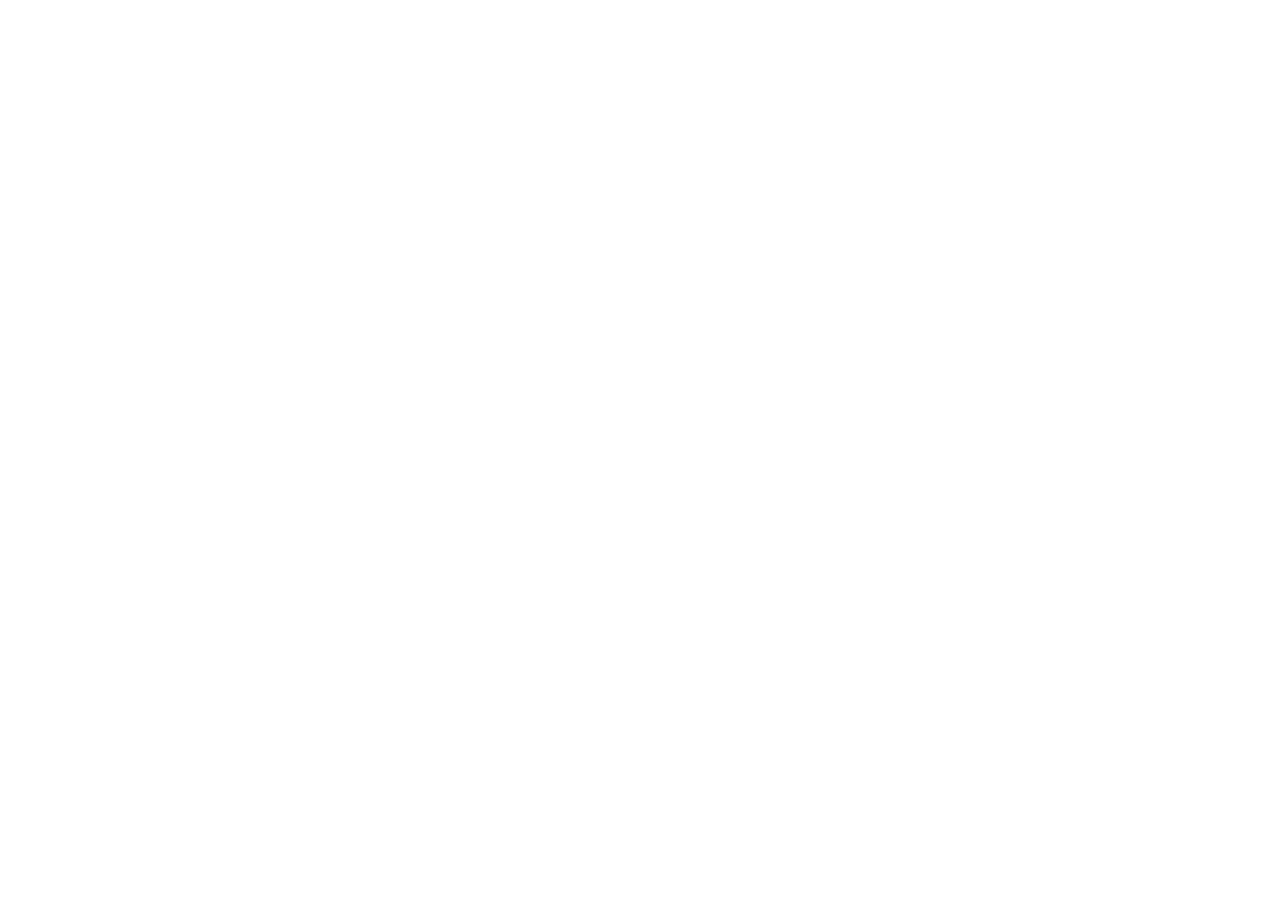
==== docs/index.html @ 271d26ca "public folder" ====
<!DOCTYPE html>
<html lang="en">

<head>
  <meta charset="UTF-8">
  <meta name="viewport" content="width=device-width, initial-scale=1.0">
  <meta http-equiv="refresh" content="0;URL='https://play.google.com/apps/testing/com.byodns'" />
  <title>BYODNS</title>
</head>

<body>BYODNS</body>

</html>
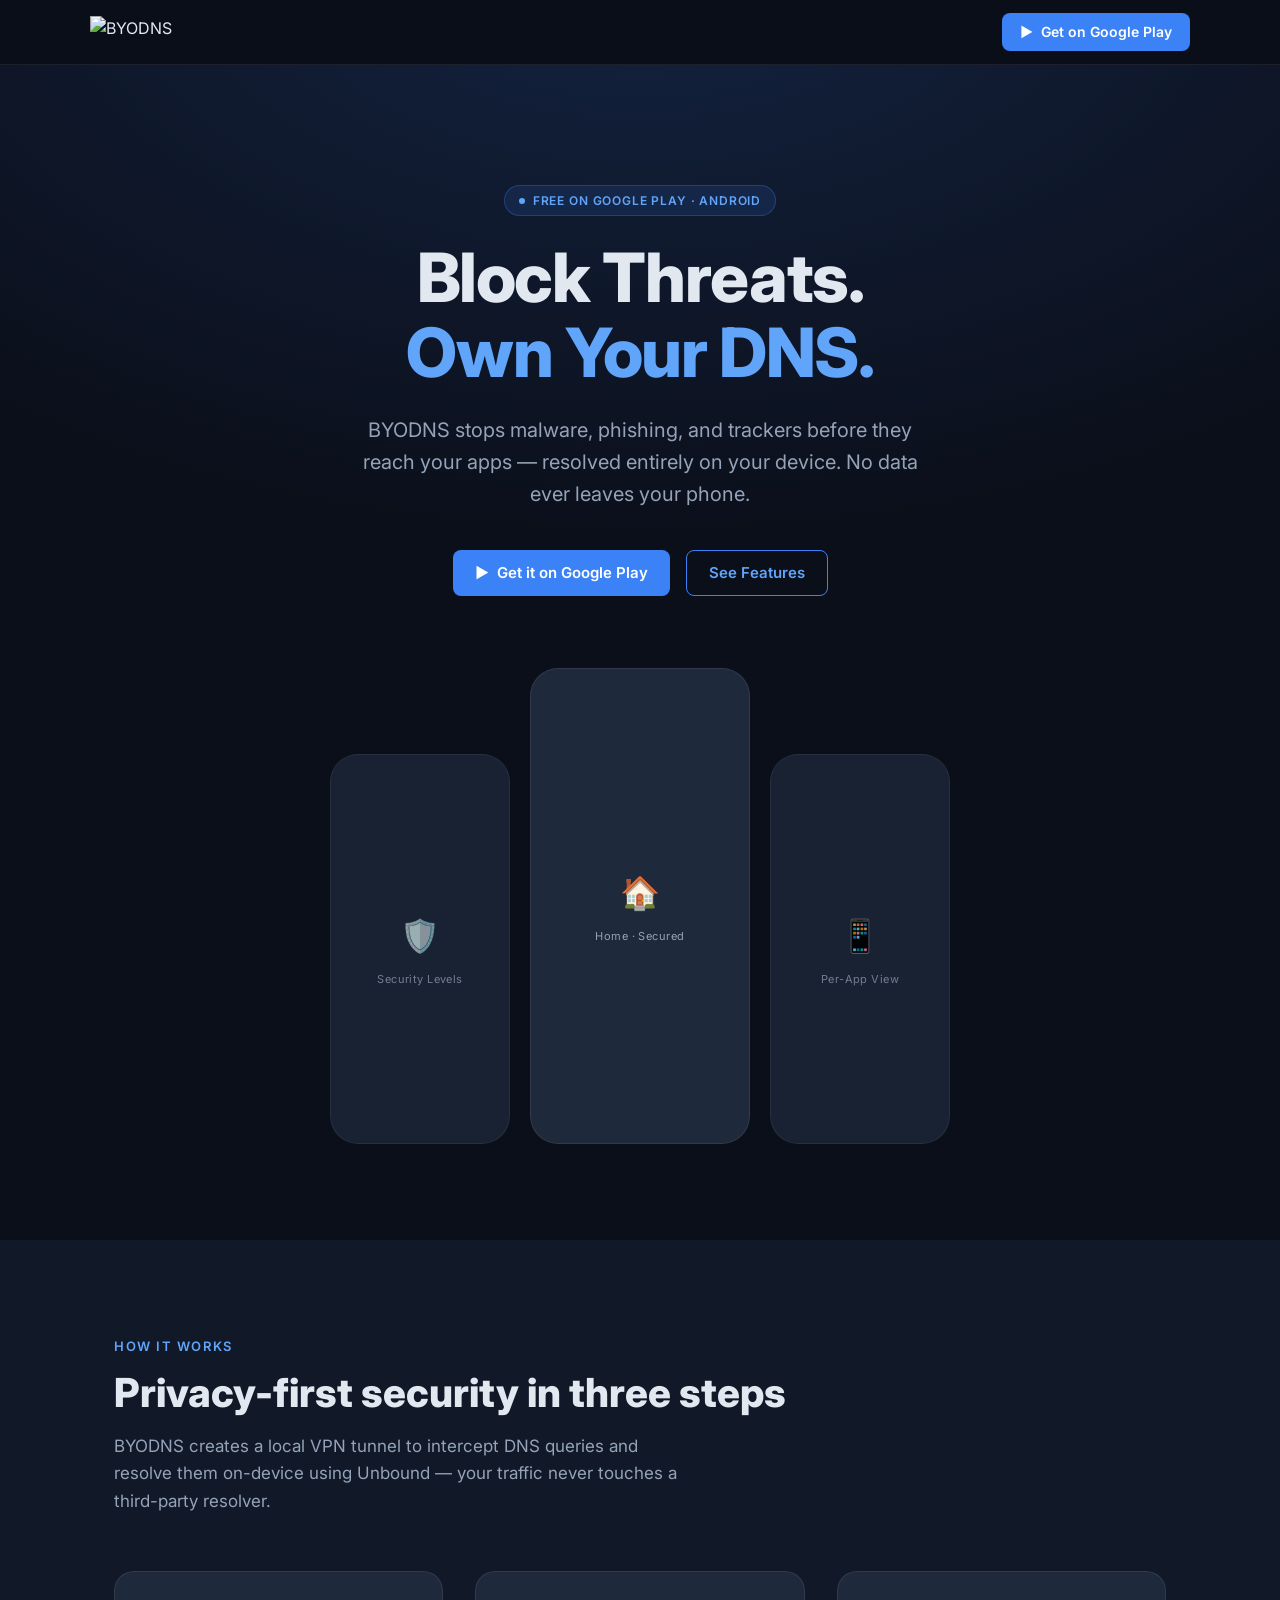
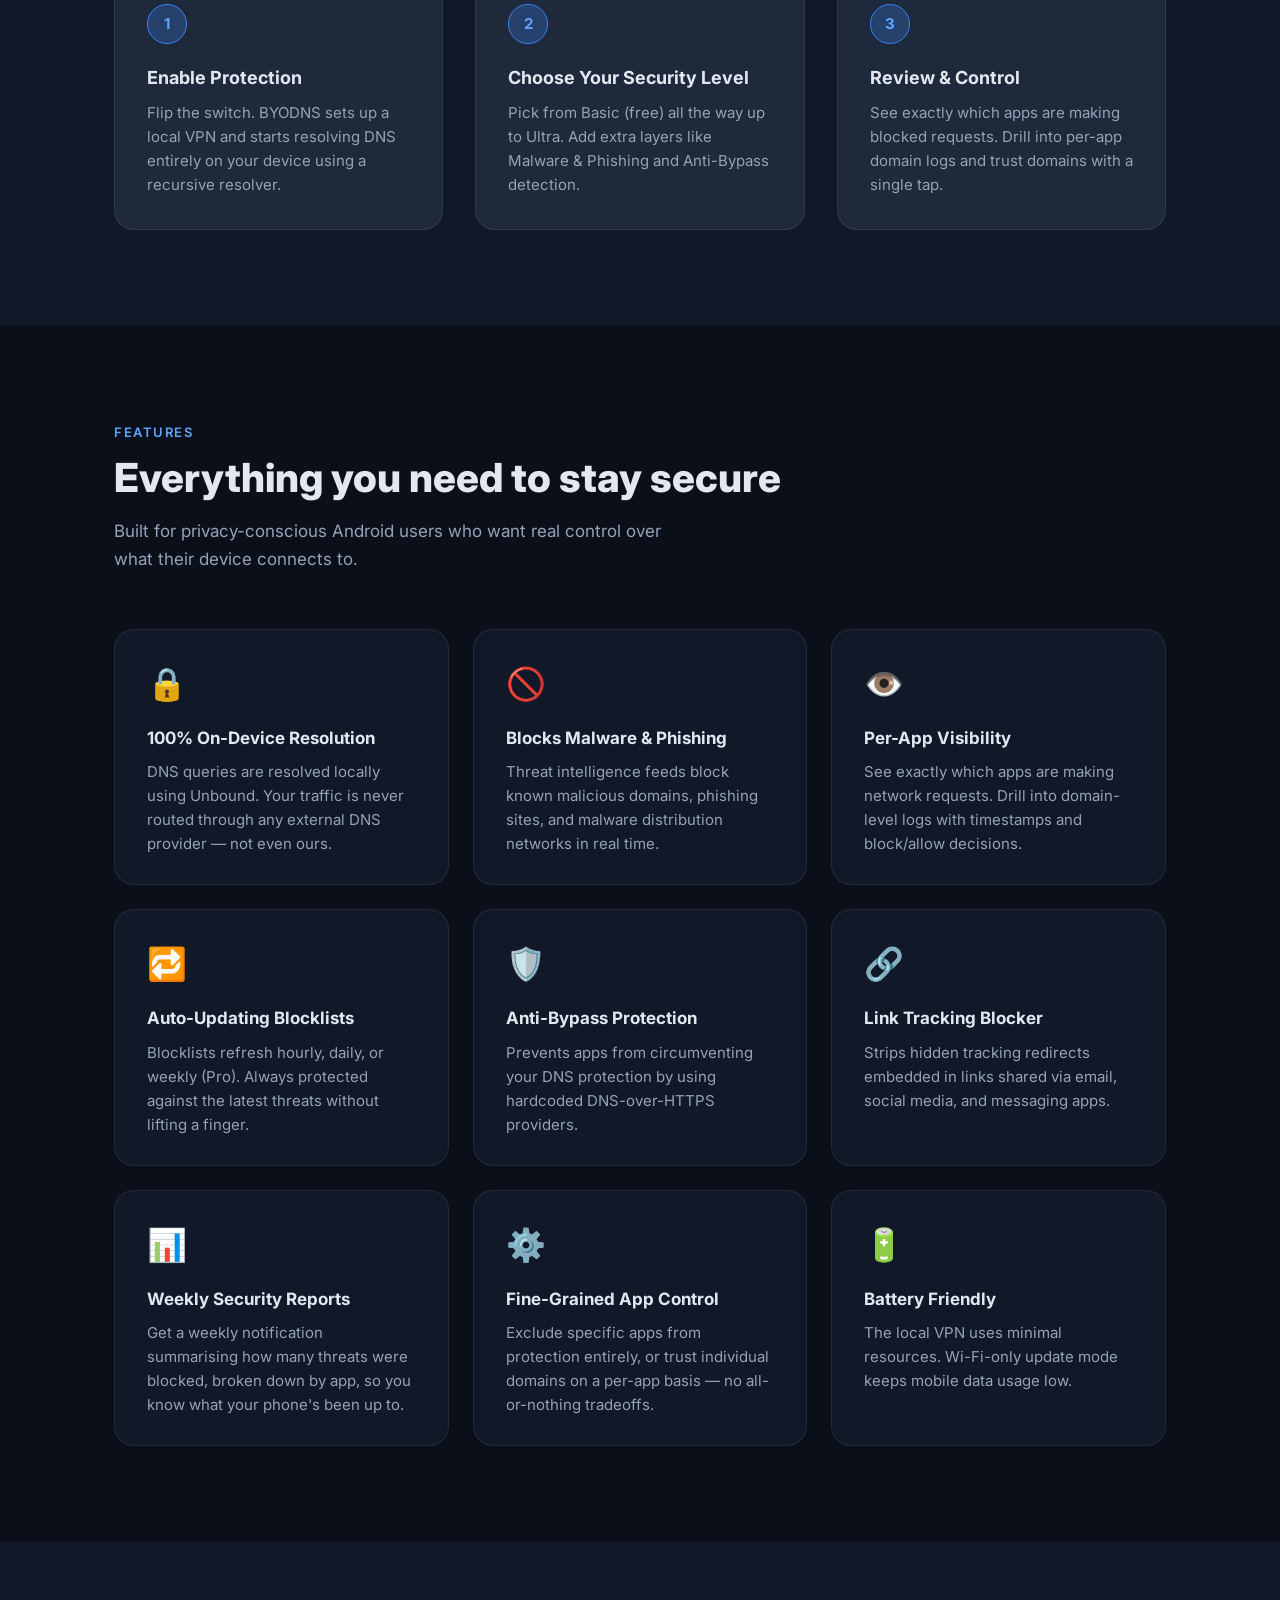
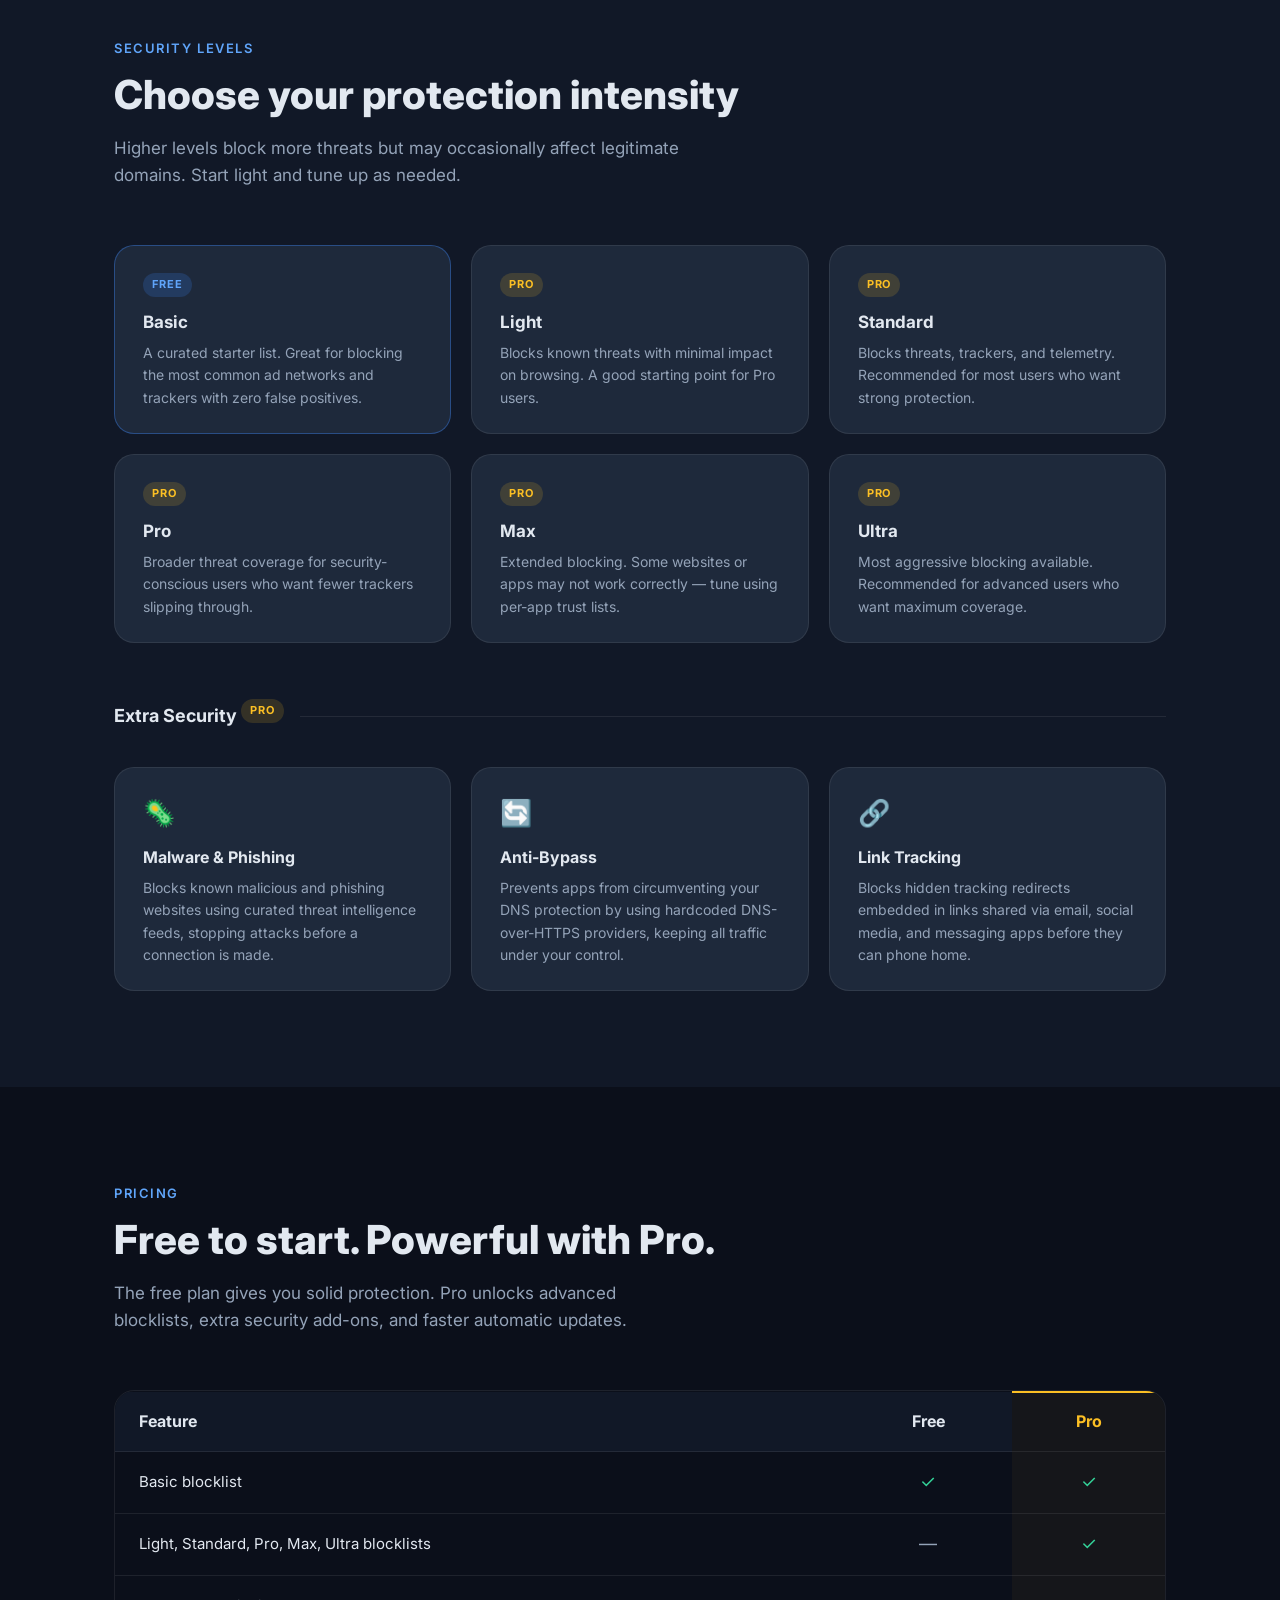
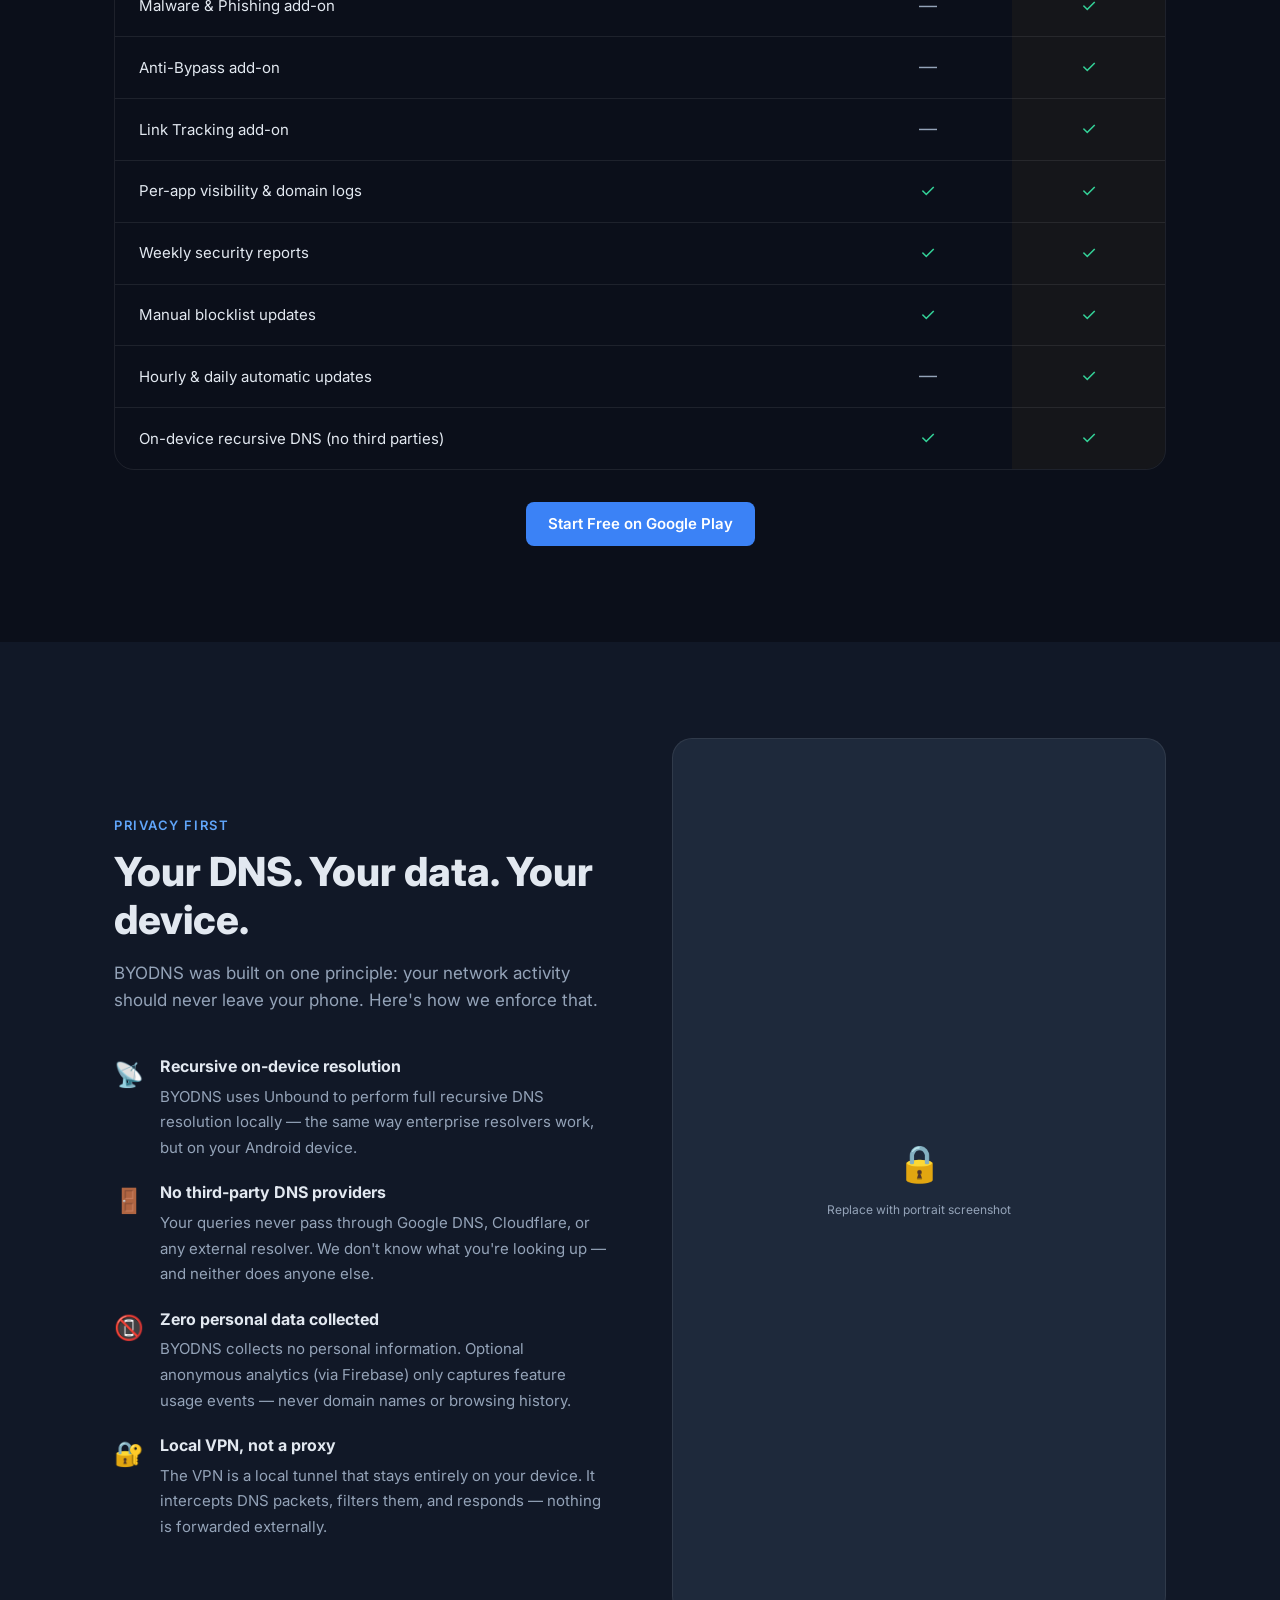
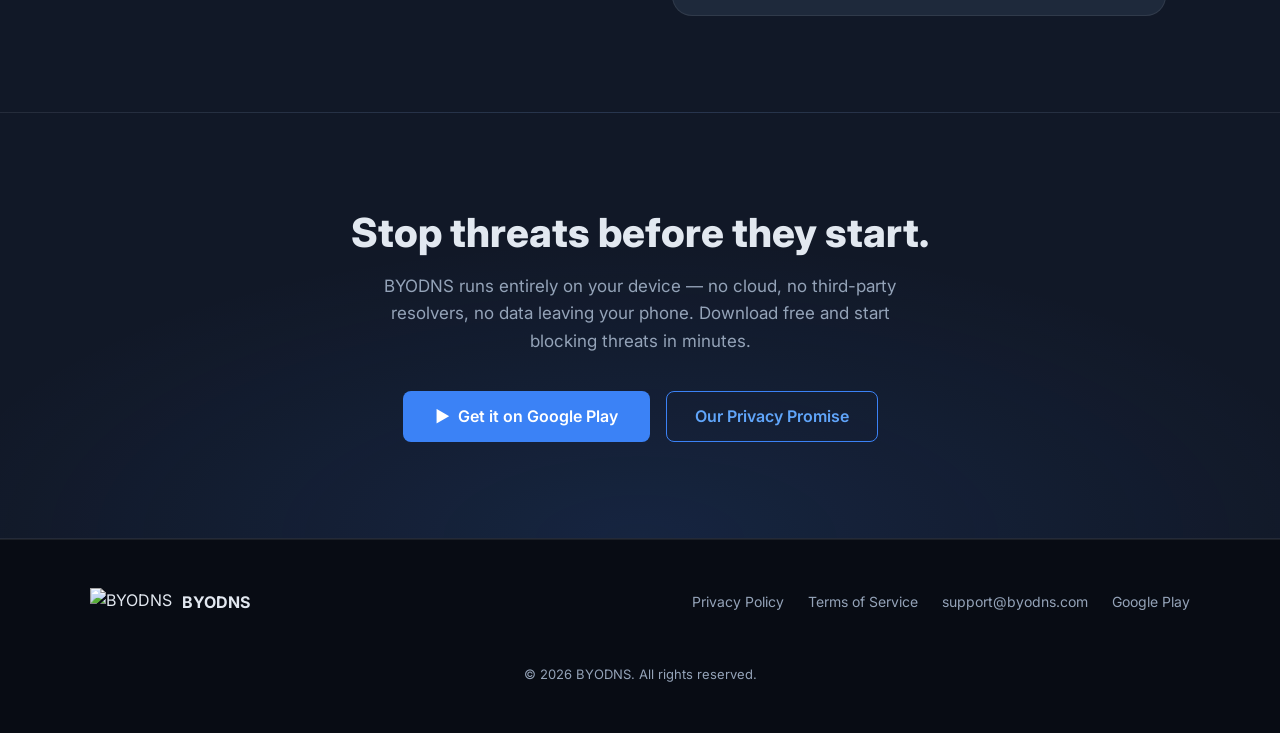
==== commit 68cbb998: "convert txt to html" ====
--- a/docs/index.html
+++ b/docs/index.html
@@ -2,12 +2,1114 @@
 <html lang="en">
 
 <head>
-  <meta charset="UTF-8">
-  <meta name="viewport" content="width=device-width, initial-scale=1.0">
-  <meta http-equiv="refresh" content="0;URL='https://play.google.com/apps/testing/com.byodns'" />
-  <title>BYODNS</title>
+  <meta charset="UTF-8" />
+  <meta name="viewport" content="width=device-width, initial-scale=1.0" />
+  <title>BYODNS — On-Device DNS Security for Android</title>
+  <meta name="description"
+    content="BYODNS stops malware, phishing, and trackers before they reach your apps — using a fully on-device recursive DNS resolver. No data ever leaves your phone." />
+  <link rel="canonical" href="https://www.byodns.com/" />
+
+  <!-- Open Graph -->
+  <meta property="og:type" content="website" />
+  <meta property="og:url" content="https://www.byodns.com/" />
+  <meta property="og:title" content="BYODNS — On-Device DNS Security for Android" />
+  <meta property="og:description"
+    content="Block malware, phishing, and trackers directly on your device. No third-party DNS. No data leaves your phone." />
+  <meta property="og:image" content="https://www.byodns.com/byodns-icon.svg" />
+
+  <!-- Favicon -->
+  <link rel="icon" href="byodns-icon.svg" type="image/svg+xml" />
+
+  <link rel="preconnect" href="https://fonts.googleapis.com" />
+  <link rel="preconnect" href="https://fonts.gstatic.com" crossorigin />
+  <link href="https://fonts.googleapis.com/css2?family=Inter:wght@400;500;600;700;800&display=swap" rel="stylesheet" />
+  <style>
+    /* RESET & BASE */
+    *,
+    *::before,
+    *::after {
+      box-sizing: border-box;
+      margin: 0;
+      padding: 0;
+    }
+
+    html {
+      scroll-behavior: smooth;
+    }
+
+    body {
+      font-family: 'Inter', sans-serif;
+      background: #0b0f1a;
+      color: #e2e8f0;
+      line-height: 1.6;
+    }
+
+    a {
+      color: inherit;
+      text-decoration: none;
+    }
+
+    img {
+      display: block;
+      max-width: 100%;
+    }
+
+    /* TOKENS */
+    :root {
+      --accent: #3b82f6;
+      --accent-light: #60a5fa;
+      --accent-glow: rgba(59, 130, 246, 0.25);
+      --surface: #111827;
+      --surface2: #1e293b;
+      --border: rgba(255, 255, 255, 0.08);
+      --text-muted: #94a3b8;
+      --radius: 12px;
+      --radius-lg: 20px;
+    }
+
+    /* LAYOUT */
+    .container {
+      max-width: 1100px;
+      margin: 0 auto;
+      padding: 0 24px;
+    }
+
+    section {
+      padding: 96px 0;
+    }
+
+    .section-label {
+      font-size: 13px;
+      font-weight: 600;
+      letter-spacing: .12em;
+      text-transform: uppercase;
+      color: var(--accent-light);
+      margin-bottom: 12px;
+    }
+
+    h2 {
+      font-size: clamp(28px, 4vw, 40px);
+      font-weight: 800;
+      line-height: 1.2;
+      margin-bottom: 16px;
+    }
+
+    .section-desc {
+      font-size: 17px;
+      color: var(--text-muted);
+      max-width: 580px;
+      margin-bottom: 56px;
+    }
+
+    /* NAV */
+    nav {
+      position: sticky;
+      top: 0;
+      z-index: 100;
+      background: rgba(11, 15, 26, 0.85);
+      backdrop-filter: blur(12px);
+      border-bottom: 1px solid var(--border);
+      padding: 0 24px;
+    }
+
+    .nav-inner {
+      max-width: 1100px;
+      margin: 0 auto;
+      display: flex;
+      align-items: center;
+      justify-content: space-between;
+      height: 64px;
+    }
+
+    .nav-logo {
+      display: flex;
+      align-items: center;
+      gap: 10px;
+    }
+
+    .nav-logo img {
+      height: 32px;
+    }
+
+    .nav-logo span {
+      font-size: 18px;
+      font-weight: 700;
+      letter-spacing: -.01em;
+    }
+
+    .btn {
+      display: inline-flex;
+      align-items: center;
+      gap: 8px;
+      padding: 10px 22px;
+      border-radius: 8px;
+      font-size: 15px;
+      font-weight: 600;
+      transition: opacity .15s, transform .15s;
+      cursor: pointer;
+      border: none;
+    }
+
+    .btn:hover {
+      opacity: .88;
+      transform: translateY(-1px);
+    }
+
+    .btn-primary {
+      background: var(--accent);
+      color: #fff;
+    }
+
+    .btn-outline {
+      background: transparent;
+      color: var(--accent-light);
+      border: 1.5px solid var(--accent);
+    }
+
+    /* HERO */
+    #hero {
+      padding: 120px 0 96px;
+      text-align: center;
+      background: radial-gradient(ellipse 80% 50% at 50% -10%, rgba(59, 130, 246, .18), transparent);
+    }
+
+    .hero-badge {
+      display: inline-flex;
+      align-items: center;
+      gap: 8px;
+      background: rgba(59, 130, 246, .12);
+      border: 1px solid rgba(59, 130, 246, .3);
+      color: var(--accent-light);
+      border-radius: 999px;
+      font-size: 12px;
+      font-weight: 600;
+      letter-spacing: .07em;
+      text-transform: uppercase;
+      padding: 5px 14px;
+      margin-bottom: 24px;
+    }
+
+    .hero-badge .dot {
+      width: 6px;
+      height: 6px;
+      border-radius: 50%;
+      background: var(--accent-light);
+      flex-shrink: 0;
+    }
+
+    #hero h1 {
+      font-size: clamp(38px, 6vw, 68px);
+      font-weight: 800;
+      line-height: 1.1;
+      letter-spacing: -.02em;
+      margin-bottom: 24px;
+    }
+
+    #hero h1 span {
+      color: var(--accent-light);
+    }
+
+    #hero .hero-sub {
+      font-size: clamp(16px, 2vw, 20px);
+      color: var(--text-muted);
+      max-width: 560px;
+      margin: 0 auto 40px;
+    }
+
+    .hero-ctas {
+      display: flex;
+      gap: 16px;
+      justify-content: center;
+      flex-wrap: wrap;
+      margin-bottom: 72px;
+    }
+
+    /* Hero phone strip */
+    .hero-phones {
+      display: flex;
+      gap: 20px;
+      justify-content: center;
+      align-items: flex-end;
+      flex-wrap: wrap;
+    }
+
+    .hero-phone {
+      background: var(--surface2);
+      border: 1px solid var(--border);
+      border-radius: 28px;
+      display: flex;
+      flex-direction: column;
+      align-items: center;
+      justify-content: center;
+      gap: 10px;
+      transition: transform .25s, border-color .25s;
+      overflow: hidden;
+    }
+
+    .hero-phone:hover {
+      transform: translateY(-8px);
+      border-color: rgba(59, 130, 246, .45);
+    }
+
+    /* Centre phone is taller / more prominent */
+    .hero-phone.main {
+      width: 220px;
+      aspect-ratio: 9/19.5;
+    }
+
+    .hero-phone.side {
+      width: 180px;
+      aspect-ratio: 9/19.5;
+      opacity: .75;
+    }
+
+    .hero-phone .ph-icon {
+      font-size: 32px;
+    }
+
+    .hero-phone .ph-label {
+      font-size: 11px;
+      color: var(--text-muted);
+      letter-spacing: .04em;
+    }
+
+    @media (max-width: 640px) {
+      .hero-phone.side {
+        display: none;
+      }
+
+      .hero-phone.main {
+        width: 200px;
+      }
+    }
+
+    /* HOW IT WORKS */
+    #how {
+      background: var(--surface);
+    }
+
+    .steps {
+      display: grid;
+      grid-template-columns: repeat(auto-fit, minmax(260px, 1fr));
+      gap: 32px;
+    }
+
+    .step {
+      background: var(--surface2);
+      border: 1px solid var(--border);
+      border-radius: var(--radius-lg);
+      padding: 32px;
+      position: relative;
+      transition: border-color .2s, transform .2s;
+    }
+
+    .step:hover {
+      border-color: rgba(59, 130, 246, .45);
+      transform: translateY(-4px);
+    }
+
+    .step-num {
+      width: 40px;
+      height: 40px;
+      border-radius: 50%;
+      background: var(--accent-glow);
+      border: 1.5px solid var(--accent);
+      display: flex;
+      align-items: center;
+      justify-content: center;
+      font-size: 15px;
+      font-weight: 700;
+      color: var(--accent-light);
+      margin-bottom: 20px;
+    }
+
+    .step h3 {
+      font-size: 18px;
+      font-weight: 700;
+      margin-bottom: 8px;
+    }
+
+    .step p {
+      font-size: 15px;
+      color: var(--text-muted);
+    }
+
+    /* Screenshot cards (privacy section) */
+    .screenshot-card {
+      flex: 1 1 220px;
+      max-width: 260px;
+      background: var(--surface2);
+      border: 1px solid var(--border);
+      border-radius: var(--radius-lg);
+      aspect-ratio: 9/19.5;
+      display: flex;
+      flex-direction: column;
+      align-items: center;
+      justify-content: center;
+      gap: 8px;
+      padding: 20px;
+    }
+
+    .screenshot-card .sc-label {
+      font-size: 12px;
+      color: var(--text-muted);
+    }
+
+    /* FEATURES */
+    #features {}
+
+    .features-grid {
+      display: grid;
+      grid-template-columns: repeat(auto-fit, minmax(300px, 1fr));
+      gap: 24px;
+    }
+
+    .feature-card {
+      background: var(--surface);
+      border: 1px solid var(--border);
+      border-radius: var(--radius-lg);
+      padding: 28px 32px;
+      transition: border-color .2s, transform .2s;
+    }
+
+    .feature-card:hover {
+      border-color: var(--accent);
+      transform: translateY(-4px);
+    }
+
+    .feature-icon {
+      font-size: 32px;
+      margin-bottom: 16px;
+    }
+
+    .feature-card h3 {
+      font-size: 17px;
+      font-weight: 700;
+      margin-bottom: 8px;
+    }
+
+    .feature-card p {
+      font-size: 15px;
+      color: var(--text-muted);
+    }
+
+    /* SECURITY LEVELS */
+    #levels {
+      background: var(--surface);
+    }
+
+    .levels-grid {
+      display: grid;
+      grid-template-columns: repeat(auto-fit, minmax(280px, 1fr));
+      gap: 20px;
+    }
+
+    .level-card {
+      background: var(--surface2);
+      border: 1px solid var(--border);
+      border-radius: var(--radius-lg);
+      padding: 24px 28px;
+      transition: border-color .2s, transform .2s;
+    }
+
+    .level-card:hover {
+      border-color: rgba(59, 130, 246, .4);
+      transform: translateY(-3px);
+    }
+
+    .level-card.free {
+      border-color: rgba(59, 130, 246, .4);
+    }
+
+    /* Extra Security add-ons */
+    .addons-divider {
+      margin: 56px 0 32px;
+      display: flex;
+      align-items: center;
+      gap: 16px;
+    }
+
+    .addons-divider h3 {
+      font-size: 18px;
+      font-weight: 700;
+      white-space: nowrap;
+    }
+
+    .addons-divider::after {
+      content: '';
+      flex: 1;
+      height: 1px;
+      background: var(--border);
+    }
+
+    .addons-grid {
+      display: grid;
+      grid-template-columns: repeat(auto-fit, minmax(280px, 1fr));
+      gap: 20px;
+    }
+
+    .addon-card {
+      background: var(--surface2);
+      border: 1px solid var(--border);
+      border-radius: var(--radius-lg);
+      padding: 24px 28px;
+      transition: border-color .2s, transform .2s;
+    }
+
+    .addon-card:hover {
+      border-color: rgba(251, 191, 36, .35);
+      transform: translateY(-3px);
+    }
+
+    .addon-icon {
+      font-size: 26px;
+      margin-bottom: 12px;
+    }
+
+    .addon-card h4 {
+      font-size: 16px;
+      font-weight: 700;
+      margin-bottom: 6px;
+    }
+
+    .addon-card p {
+      font-size: 14px;
+      color: var(--text-muted);
+    }
+
+    .level-badge {
+      display: inline-block;
+      font-size: 11px;
+      font-weight: 700;
+      letter-spacing: .08em;
+      text-transform: uppercase;
+      padding: 3px 9px;
+      border-radius: 20px;
+      margin-bottom: 12px;
+    }
+
+    .badge-free {
+      background: rgba(59, 130, 246, .2);
+      color: var(--accent-light);
+    }
+
+    .badge-pro {
+      background: rgba(251, 191, 36, .15);
+      color: #fbbf24;
+    }
+
+    .level-card h3 {
+      font-size: 17px;
+      font-weight: 700;
+      margin-bottom: 6px;
+    }
+
+    .level-card p {
+      font-size: 14px;
+      color: var(--text-muted);
+    }
+
+    /* PRICING */
+    #pricing {}
+
+    .pricing-table {
+      border: 1px solid var(--border);
+      border-radius: var(--radius-lg);
+      overflow: hidden;
+    }
+
+    .pricing-table table {
+      width: 100%;
+      border-collapse: collapse;
+    }
+
+    .pricing-table th,
+    .pricing-table td {
+      padding: 16px 24px;
+      text-align: left;
+      border-bottom: 1px solid var(--border);
+      font-size: 15px;
+    }
+
+    .pricing-table thead th {
+      background: var(--surface);
+      font-size: 16px;
+      font-weight: 700;
+    }
+
+    /* Highlight the Pro column */
+    .pricing-table th.col-pro,
+    .pricing-table td.col-pro {
+      background: rgba(251, 191, 36, .04);
+    }
+
+    .pricing-table thead th.col-pro {
+      border-top: 2px solid #fbbf24;
+    }
+
+    .pricing-table thead th:not(:first-child) {
+      text-align: center;
+    }
+
+    .pricing-table tbody td:not(:first-child) {
+      text-align: center;
+    }
+
+    /* CTA BANNER */
+    #cta {
+      text-align: center;
+      background: radial-gradient(ellipse 80% 100% at 50% 100%, rgba(59, 130, 246, .12) 0%, transparent 70%),
+        var(--surface);
+      border-top: 1px solid var(--border);
+      border-bottom: 1px solid var(--border);
+    }
+
+    .cta-title {
+      font-size: clamp(26px, 4vw, 40px);
+      font-weight: 800;
+      line-height: 1.2;
+      margin-bottom: 16px;
+    }
+
+    .cta-sub {
+      font-size: 17px;
+      color: var(--text-muted);
+      max-width: 520px;
+      margin: 0 auto 36px;
+    }
+
+    .pricing-table tbody tr:last-child td {
+      border-bottom: none;
+    }
+
+    .pricing-table tbody tr:hover td {
+      background: rgba(255, 255, 255, .02);
+    }
+
+    .check {
+      color: #34d399;
+      font-size: 18px;
+    }
+
+    .cross {
+      color: var(--text-muted);
+      font-size: 18px;
+    }
+
+    .col-pro {
+      color: #fbbf24;
+    }
+
+    .pricing-cta {
+      margin-top: 32px;
+      text-align: center;
+    }
+
+    /* PRIVACY */
+    #privacy {
+      background: var(--surface);
+    }
+
+    .privacy-inner {
+      display: grid;
+      grid-template-columns: 1fr 1fr;
+      gap: 64px;
+      align-items: center;
+    }
+
+    .privacy-inner .screenshot-card {
+      max-width: 100%;
+      flex: none;
+      width: 100%;
+      aspect-ratio: 9/16;
+    }
+
+    .privacy-points {
+      list-style: none;
+      display: flex;
+      flex-direction: column;
+      gap: 20px;
+    }
+
+    .privacy-points li {
+      display: flex;
+      gap: 16px;
+      align-items: flex-start;
+    }
+
+    .privacy-points .pi {
+      font-size: 24px;
+      flex-shrink: 0;
+      margin-top: 2px;
+    }
+
+    .privacy-points strong {
+      display: block;
+      font-size: 16px;
+      margin-bottom: 4px;
+    }
+
+    .privacy-points span {
+      font-size: 15px;
+      color: var(--text-muted);
+    }
+
+    /* FOOTER */
+    footer {
+      background: #080c14;
+      border-top: 1px solid var(--border);
+      padding: 48px 24px;
+    }
+
+    .footer-inner {
+      max-width: 1100px;
+      margin: 0 auto;
+      display: flex;
+      align-items: center;
+      justify-content: space-between;
+      flex-wrap: wrap;
+      gap: 24px;
+    }
+
+    .footer-logo {
+      display: flex;
+      align-items: center;
+      gap: 10px;
+    }
+
+    .footer-logo img {
+      height: 28px;
+    }
+
+    .footer-logo span {
+      font-size: 16px;
+      font-weight: 700;
+    }
+
+    .footer-links {
+      display: flex;
+      gap: 24px;
+      flex-wrap: wrap;
+    }
+
+    .footer-links a {
+      font-size: 14px;
+      color: var(--text-muted);
+      transition: color .15s;
+    }
+
+    .footer-links a:hover {
+      color: #fff;
+    }
+
+    .footer-copy {
+      font-size: 13px;
+      color: var(--text-muted);
+      width: 100%;
+      text-align: center;
+      padding-top: 24px;
+    }
+
+    /* RESPONSIVE */
+    @media (max-width: 768px) {
+      section {
+        padding: 72px 0;
+      }
+
+      #hero {
+        padding: 80px 0 64px;
+      }
+
+      .privacy-inner {
+        grid-template-columns: 1fr;
+      }
+
+      .privacy-inner .screenshot-card {
+        display: none;
+      }
+
+      .pricing-table th,
+      .pricing-table td {
+        padding: 12px 16px;
+        font-size: 13px;
+      }
+    }
+  </style>
 </head>
 
-<body>BYODNS</body>
+<body>
+
+  <!-- NAV -->
+  <nav>
+    <div class="nav-inner">
+      <a href="#hero" class="nav-logo" aria-label="BYODNS home">
+        <img src="byodns-logo.svg" alt="BYODNS" />
+      </a>
+      <a href="https://play.google.com/store/apps/details?id=com.byodns" target="_blank" rel="noopener"
+        class="btn btn-primary" style="font-size:14px;padding:8px 18px;">
+        &#9654;&nbsp; Get on Google Play
+      </a>
+    </div>
+  </nav>
+
+  <!-- HERO -->
+  <section id="hero">
+    <div class="container">
+      <div class="hero-badge">
+        <span class="dot"></span>
+        Free on Google Play &middot; Android
+      </div>
+      <h1>Block Threats.<br /><span>Own Your DNS.</span></h1>
+      <p class="hero-sub">BYODNS stops malware, phishing, and trackers before they reach your apps — resolved
+        entirely on your device. No data ever leaves your phone.</p>
+      <div class="hero-ctas">
+        <a href="https://play.google.com/store/apps/details?id=com.byodns" target="_blank" rel="noopener"
+          class="btn btn-primary">&#9654;&nbsp; Get it on Google Play</a>
+        <a href="#features" class="btn btn-outline">See Features</a>
+      </div>
+
+      <!-- Phone mockup strip — replace emoji placeholders with real <img> screenshots -->
+      <div class="hero-phones">
+        <div class="hero-phone side">
+          <span class="ph-icon">🛡️</span>
+          <span class="ph-label">Security Levels</span>
+        </div>
+        <div class="hero-phone main">
+          <span class="ph-icon">🏠</span>
+          <span class="ph-label">Home · Secured</span>
+        </div>
+        <div class="hero-phone side">
+          <span class="ph-icon">📱</span>
+          <span class="ph-label">Per-App View</span>
+        </div>
+      </div>
+    </div>
+  </section>
+
+  <!-- HOW IT WORKS -->
+  <section id="how">
+    <div class="container">
+      <p class="section-label">How It Works</p>
+      <h2>Privacy-first security in three steps</h2>
+      <p class="section-desc">BYODNS creates a local VPN tunnel to intercept DNS queries and resolve them on-device
+        using Unbound — your traffic never touches a third-party resolver.</p>
+      <div class="steps">
+        <div class="step">
+          <div class="step-num">1</div>
+          <h3>Enable Protection</h3>
+          <p>Flip the switch. BYODNS sets up a local VPN and starts resolving DNS entirely on your device using a
+            recursive resolver.</p>
+        </div>
+        <div class="step">
+          <div class="step-num">2</div>
+          <h3>Choose Your Security Level</h3>
+          <p>Pick from Basic (free) all the way up to Ultra. Add extra layers like Malware &amp; Phishing and
+            Anti-Bypass detection.</p>
+        </div>
+        <div class="step">
+          <div class="step-num">3</div>
+          <h3>Review &amp; Control</h3>
+          <p>See exactly which apps are making blocked requests. Drill into per-app domain logs and trust domains with a
+            single tap.</p>
+        </div>
+      </div>
+
+    </div>
+  </section>
+
+  <!-- FEATURES -->
+  <section id="features">
+    <div class="container">
+      <p class="section-label">Features</p>
+      <h2>Everything you need to stay secure</h2>
+      <p class="section-desc">Built for privacy-conscious Android users who want real control over what their device
+        connects to.</p>
+      <div class="features-grid">
+        <div class="feature-card">
+          <div class="feature-icon">🔒</div>
+          <h3>100% On-Device Resolution</h3>
+          <p>DNS queries are resolved locally using Unbound. Your traffic is never routed through any external DNS
+            provider — not even ours.</p>
+        </div>
+        <div class="feature-card">
+          <div class="feature-icon">🚫</div>
+          <h3>Blocks Malware &amp; Phishing</h3>
+          <p>Threat intelligence feeds block known malicious domains, phishing sites, and malware distribution networks
+            in real time.</p>
+        </div>
+        <div class="feature-card">
+          <div class="feature-icon">👁️</div>
+          <h3>Per-App Visibility</h3>
+          <p>See exactly which apps are making network requests. Drill into domain-level logs with timestamps and
+            block/allow decisions.</p>
+        </div>
+        <div class="feature-card">
+          <div class="feature-icon">🔁</div>
+          <h3>Auto-Updating Blocklists</h3>
+          <p>Blocklists refresh hourly, daily, or weekly (Pro). Always protected against the latest threats without
+            lifting a finger.</p>
+        </div>
+        <div class="feature-card">
+          <div class="feature-icon">🛡️</div>
+          <h3>Anti-Bypass Protection</h3>
+          <p>Prevents apps from circumventing your DNS protection by using hardcoded DNS-over-HTTPS providers.</p>
+        </div>
+        <div class="feature-card">
+          <div class="feature-icon">🔗</div>
+          <h3>Link Tracking Blocker</h3>
+          <p>Strips hidden tracking redirects embedded in links shared via email, social media, and messaging apps.</p>
+        </div>
+        <div class="feature-card">
+          <div class="feature-icon">📊</div>
+          <h3>Weekly Security Reports</h3>
+          <p>Get a weekly notification summarising how many threats were blocked, broken down by app, so you know what
+            your phone's been up to.</p>
+        </div>
+        <div class="feature-card">
+          <div class="feature-icon">⚙️</div>
+          <h3>Fine-Grained App Control</h3>
+          <p>Exclude specific apps from protection entirely, or trust individual domains on a per-app basis — no
+            all-or-nothing tradeoffs.</p>
+        </div>
+        <div class="feature-card">
+          <div class="feature-icon">🔋</div>
+          <h3>Battery Friendly</h3>
+          <p>The local VPN uses minimal resources. Wi-Fi-only update mode keeps mobile data usage low.</p>
+        </div>
+      </div>
+    </div>
+  </section>
+
+  <!-- SECURITY LEVELS -->
+  <section id="levels">
+    <div class="container">
+      <p class="section-label">Security Levels</p>
+      <h2>Choose your protection intensity</h2>
+      <p class="section-desc">Higher levels block more threats but may occasionally affect legitimate domains. Start
+        light and tune up as needed.</p>
+      <div class="levels-grid">
+        <div class="level-card free">
+          <span class="level-badge badge-free">Free</span>
+          <h3>Basic</h3>
+          <p>A curated starter list. Great for blocking the most common ad networks and trackers with zero false
+            positives.</p>
+        </div>
+        <div class="level-card">
+          <span class="level-badge badge-pro">Pro</span>
+          <h3>Light</h3>
+          <p>Blocks known threats with minimal impact on browsing. A good starting point for Pro users.</p>
+        </div>
+        <div class="level-card">
+          <span class="level-badge badge-pro">Pro</span>
+          <h3>Standard</h3>
+          <p>Blocks threats, trackers, and telemetry. Recommended for most users who want strong protection.</p>
+        </div>
+        <div class="level-card">
+          <span class="level-badge badge-pro">Pro</span>
+          <h3>Pro</h3>
+          <p>Broader threat coverage for security-conscious users who want fewer trackers slipping through.</p>
+        </div>
+        <div class="level-card">
+          <span class="level-badge badge-pro">Pro</span>
+          <h3>Max</h3>
+          <p>Extended blocking. Some websites or apps may not work correctly — tune using per-app trust lists.</p>
+        </div>
+        <div class="level-card">
+          <span class="level-badge badge-pro">Pro</span>
+          <h3>Ultra</h3>
+          <p>Most aggressive blocking available. Recommended for advanced users who want maximum coverage.</p>
+        </div>
+      </div>
+
+      <!-- Extra Security add-ons -->
+      <div class="addons-divider">
+        <h3>Extra Security <span class="level-badge badge-pro" style="vertical-align:middle;">Pro</span></h3>
+      </div>
+      <div class="addons-grid">
+        <div class="addon-card">
+          <div class="addon-icon">🦠</div>
+          <h4>Malware &amp; Phishing</h4>
+          <p>Blocks known malicious and phishing websites using curated threat intelligence feeds, stopping attacks
+            before a connection is made.</p>
+        </div>
+        <div class="addon-card">
+          <div class="addon-icon">🔄</div>
+          <h4>Anti-Bypass</h4>
+          <p>Prevents apps from circumventing your DNS protection by using hardcoded DNS-over-HTTPS providers, keeping
+            all traffic under your control.</p>
+        </div>
+        <div class="addon-card">
+          <div class="addon-icon">🔗</div>
+          <h4>Link Tracking</h4>
+          <p>Blocks hidden tracking redirects embedded in links shared via email, social media, and messaging apps
+            before they can phone home.</p>
+        </div>
+      </div>
+    </div>
+  </section>
+
+  <!-- PRICING -->
+  <section id="pricing">
+    <div class="container">
+      <p class="section-label">Pricing</p>
+      <h2>Free to start. Powerful with Pro.</h2>
+      <p class="section-desc">The free plan gives you solid protection. Pro unlocks advanced blocklists, extra security
+        add-ons, and faster automatic updates.</p>
+      <div class="pricing-table">
+        <table>
+          <thead>
+            <tr>
+              <th>Feature</th>
+              <th>Free</th>
+              <th class="col-pro">Pro</th>
+            </tr>
+          </thead>
+          <tbody>
+            <tr>
+              <td>Basic blocklist</td>
+              <td><span class="check">✓</span></td>
+              <td class="col-pro"><span class="check">✓</span></td>
+            </tr>
+            <tr>
+              <td>Light, Standard, Pro, Max, Ultra blocklists</td>
+              <td><span class="cross">—</span></td>
+              <td class="col-pro"><span class="check">✓</span></td>
+            </tr>
+            <tr>
+              <td>Malware &amp; Phishing add-on</td>
+              <td><span class="cross">—</span></td>
+              <td class="col-pro"><span class="check">✓</span></td>
+            </tr>
+            <tr>
+              <td>Anti-Bypass add-on</td>
+              <td><span class="cross">—</span></td>
+              <td class="col-pro"><span class="check">✓</span></td>
+            </tr>
+            <tr>
+              <td>Link Tracking add-on</td>
+              <td><span class="cross">—</span></td>
+              <td class="col-pro"><span class="check">✓</span></td>
+            </tr>
+            <tr>
+              <td>Per-app visibility &amp; domain logs</td>
+              <td><span class="check">✓</span></td>
+              <td class="col-pro"><span class="check">✓</span></td>
+            </tr>
+            <tr>
+              <td>Weekly security reports</td>
+              <td><span class="check">✓</span></td>
+              <td class="col-pro"><span class="check">✓</span></td>
+            </tr>
+            <tr>
+              <td>Manual blocklist updates</td>
+              <td><span class="check">✓</span></td>
+              <td class="col-pro"><span class="check">✓</span></td>
+            </tr>
+            <tr>
+              <td>Hourly &amp; daily automatic updates</td>
+              <td><span class="cross">—</span></td>
+              <td class="col-pro"><span class="check">✓</span></td>
+            </tr>
+            <tr>
+              <td>On-device recursive DNS (no third parties)</td>
+              <td><span class="check">✓</span></td>
+              <td class="col-pro"><span class="check">✓</span></td>
+            </tr>
+          </tbody>
+        </table>
+      </div>
+      <div class="pricing-cta">
+        <a href="https://play.google.com/store/apps/details?id=com.byodns" target="_blank" rel="noopener"
+          class="btn btn-primary">Start Free on Google Play</a>
+      </div>
+    </div>
+  </section>
+
+  <!-- PRIVACY COMMITMENT -->
+  <section id="privacy">
+    <div class="container">
+      <div class="privacy-inner">
+        <div>
+          <p class="section-label">Privacy First</p>
+          <h2>Your DNS. Your data. Your device.</h2>
+          <p style="color:var(--text-muted);font-size:17px;margin-bottom:40px;">BYODNS was built on one principle: your
+            network activity should never leave your phone. Here's how we enforce that.</p>
+          <ul class="privacy-points">
+            <li>
+              <span class="pi">📡</span>
+              <div>
+                <strong>Recursive on-device resolution</strong>
+                <span>BYODNS uses Unbound to perform full recursive DNS resolution locally — the same way enterprise
+                  resolvers work, but on your Android device.</span>
+              </div>
+            </li>
+            <li>
+              <span class="pi">🚪</span>
+              <div>
+                <strong>No third-party DNS providers</strong>
+                <span>Your queries never pass through Google DNS, Cloudflare, or any external resolver. We don't know
+                  what you're looking up — and neither does anyone else.</span>
+              </div>
+            </li>
+            <li>
+              <span class="pi">📵</span>
+              <div>
+                <strong>Zero personal data collected</strong>
+                <span>BYODNS collects no personal information. Optional anonymous analytics (via Firebase) only captures
+                  feature usage events — never domain names or browsing history.</span>
+              </div>
+            </li>
+            <li>
+              <span class="pi">🔐</span>
+              <div>
+                <strong>Local VPN, not a proxy</strong>
+                <span>The VPN is a local tunnel that stays entirely on your device. It intercepts DNS packets, filters
+                  them, and responds — nothing is forwarded externally.</span>
+              </div>
+            </li>
+          </ul>
+        </div>
+        <div class="screenshot-card" style="max-width:100%;width:100%;aspect-ratio:9/16;flex:none;">
+          <!-- REPLACE: insert a portrait app screenshot here (e.g. home screen with protection active) -->
+          <span style="font-size:36px">🔒</span>
+          <span class="sc-label">Replace with portrait screenshot</span>
+        </div>
+      </div>
+    </div>
+  </section>
+
+  <!-- CTA BANNER -->
+  <section id="cta">
+    <div class="container">
+      <p class="cta-title">Stop threats before they start.</p>
+      <p class="cta-sub">BYODNS runs entirely on your device — no cloud, no third-party resolvers, no data leaving
+        your phone. Download free and start blocking threats in minutes.</p>
+      <div style="display:flex;gap:16px;justify-content:center;flex-wrap:wrap;">
+        <a href="https://play.google.com/store/apps/details?id=com.byodns" target="_blank" rel="noopener"
+          class="btn btn-primary" style="font-size:16px;padding:13px 32px;">&#9654;&nbsp; Get it on Google Play</a>
+        <a href="#privacy" class="btn btn-outline" style="font-size:16px;padding:12px 28px;">Our Privacy Promise</a>
+      </div>
+    </div>
+  </section>
+
+  <!-- FOOTER -->
+  <footer>
+    <div class="footer-inner">
+      <div class="footer-logo">
+        <img src="byodns-logo.svg" alt="BYODNS" />
+        <span>BYODNS</span>
+      </div>
+      <div class="footer-links">
+        <a href="privacy.html">Privacy Policy</a>
+        <a href="tos.html">Terms of Service</a>
+        <a href="mailto:support@byodns.com">support@byodns.com</a>
+        <a href="https://play.google.com/store/apps/details?id=com.byodns" target="_blank" rel="noopener">Google
+          Play</a>
+      </div>
+      <p class="footer-copy">&copy; 2026 BYODNS. All rights reserved.</p>
+    </div>
+  </footer>
+
+</body>
 
 </html>
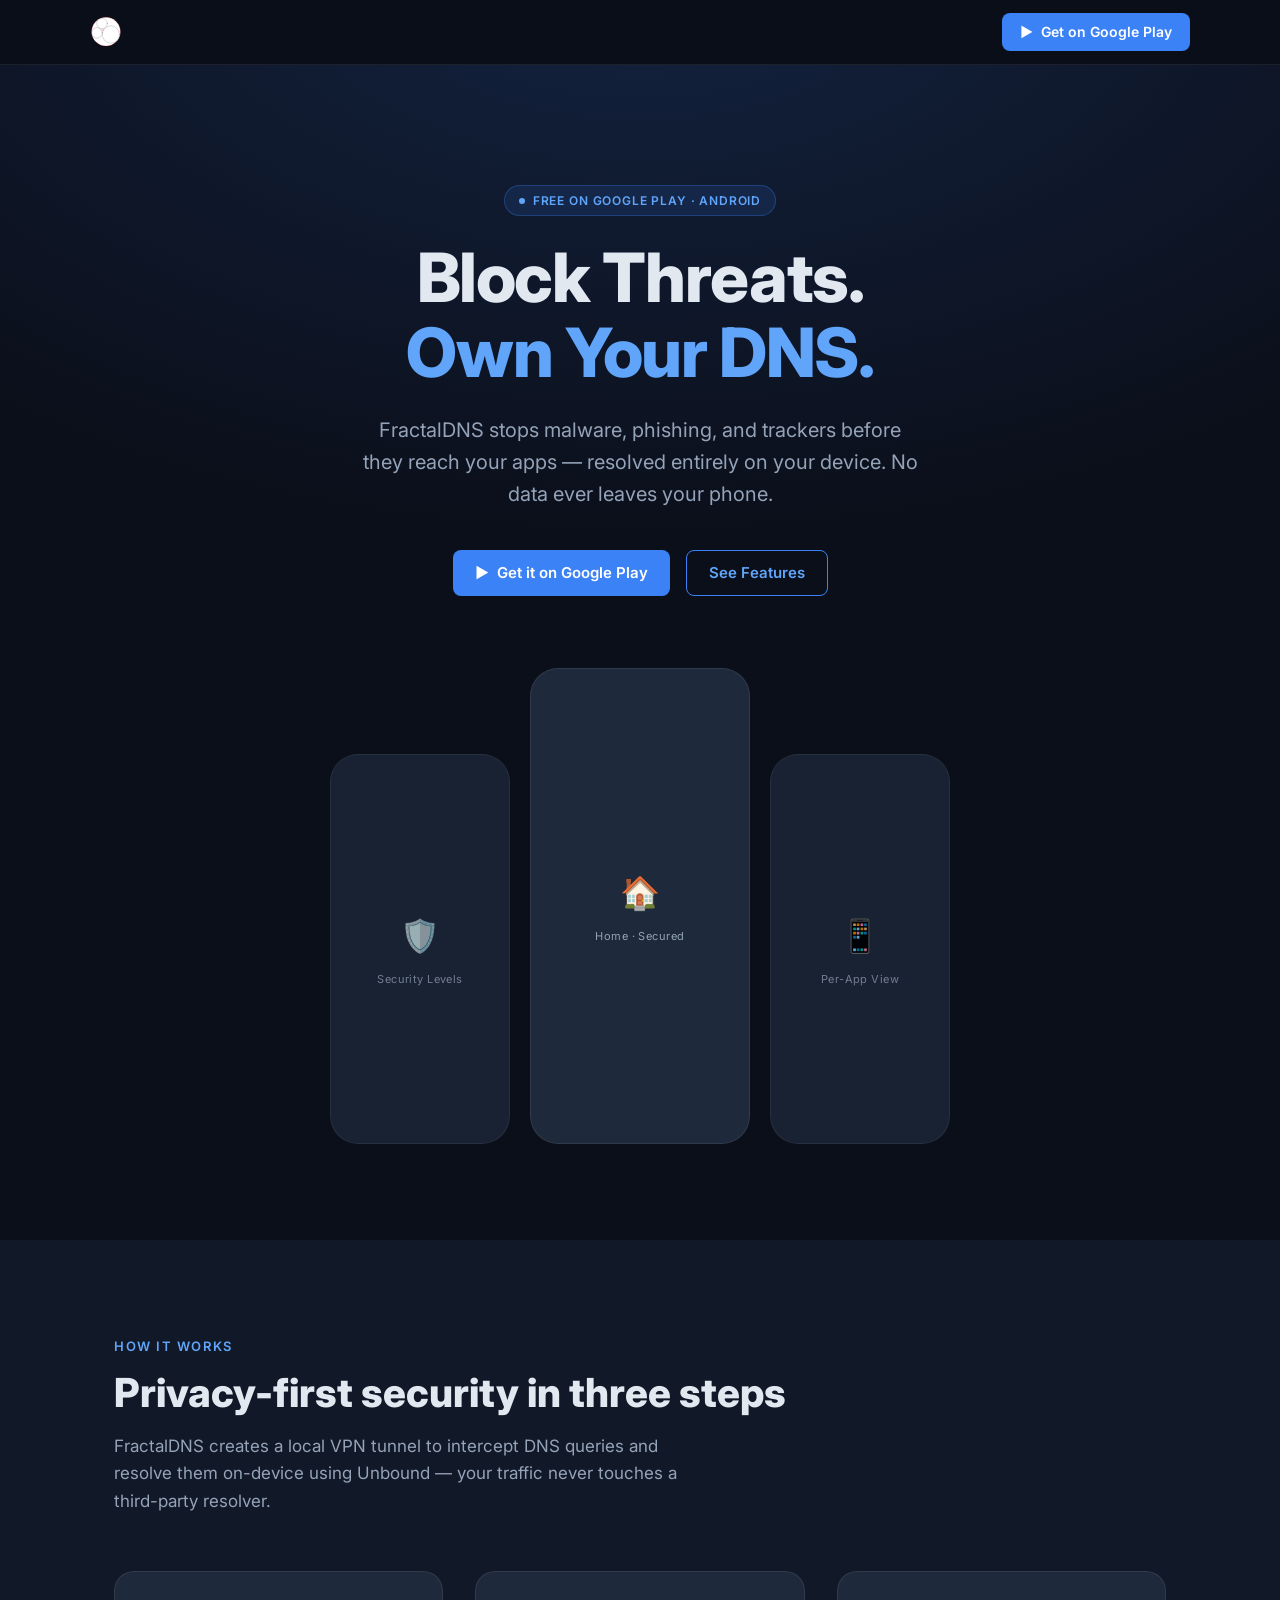
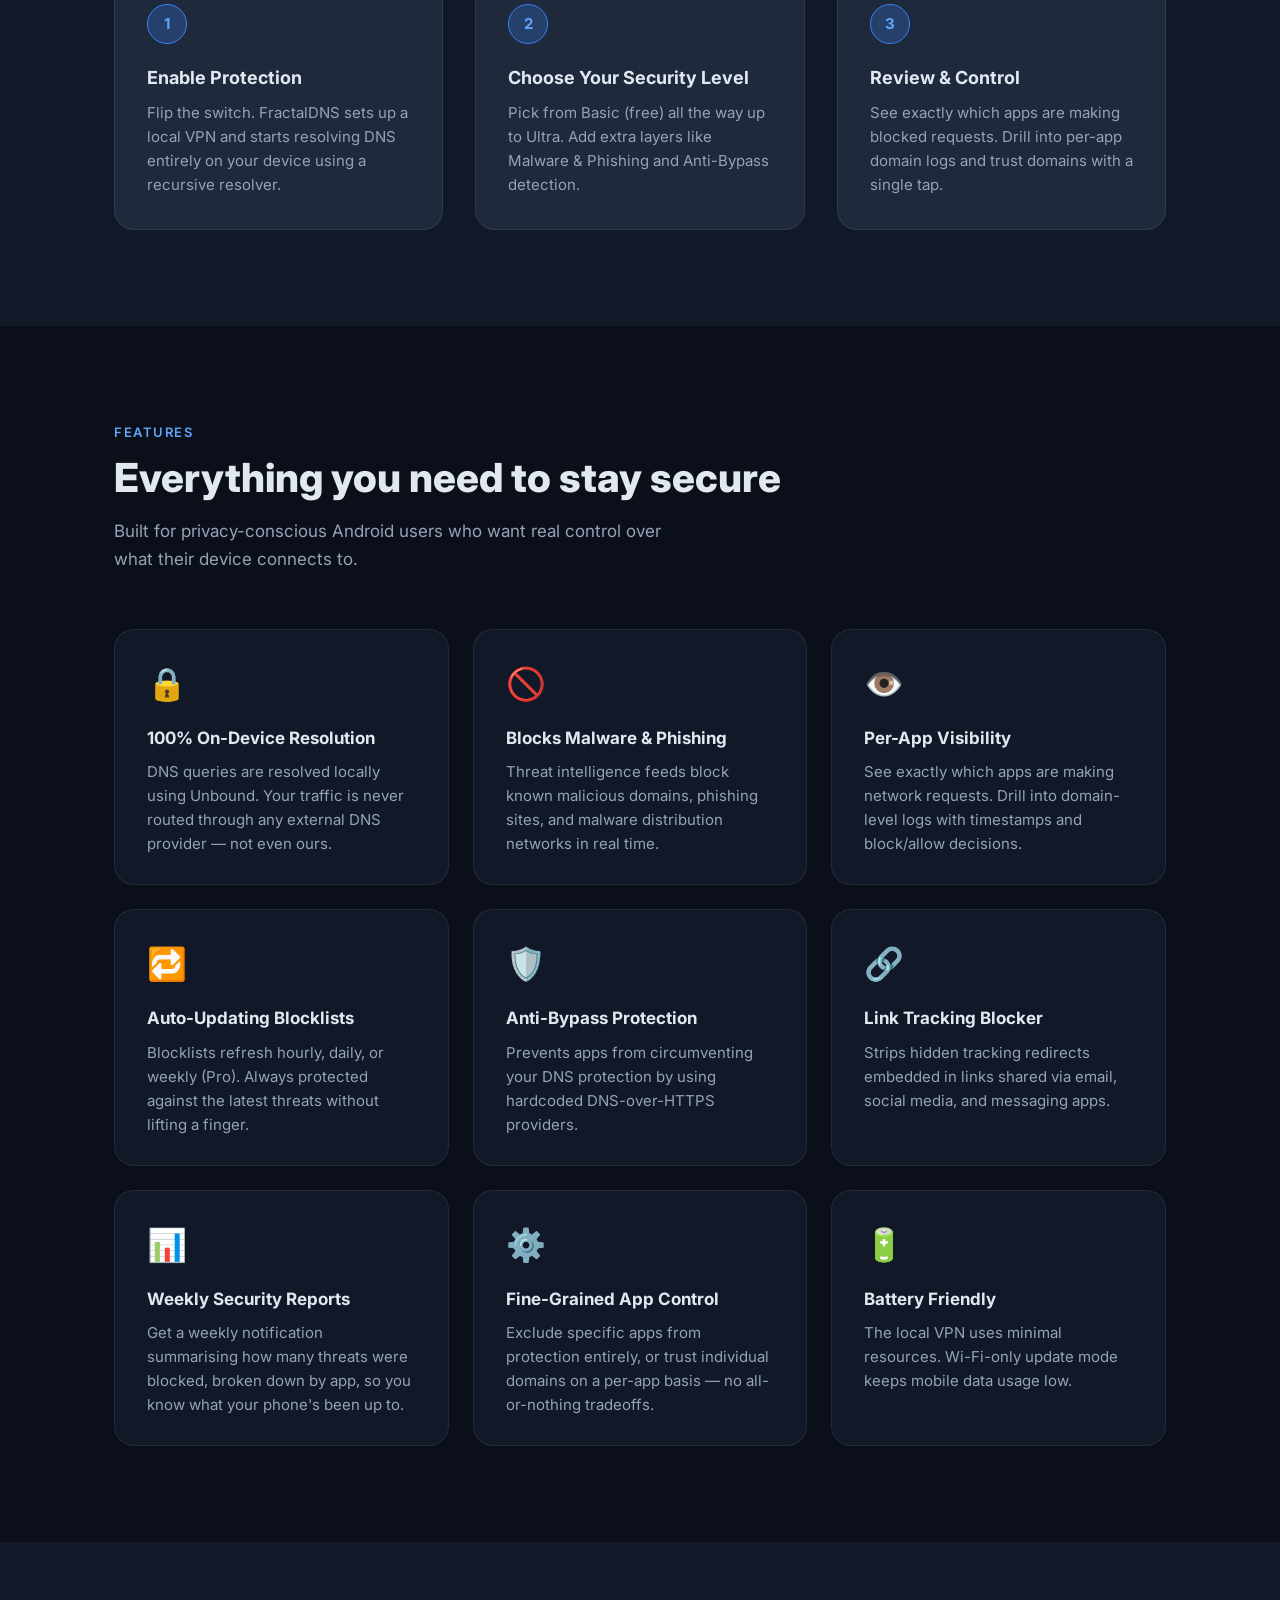
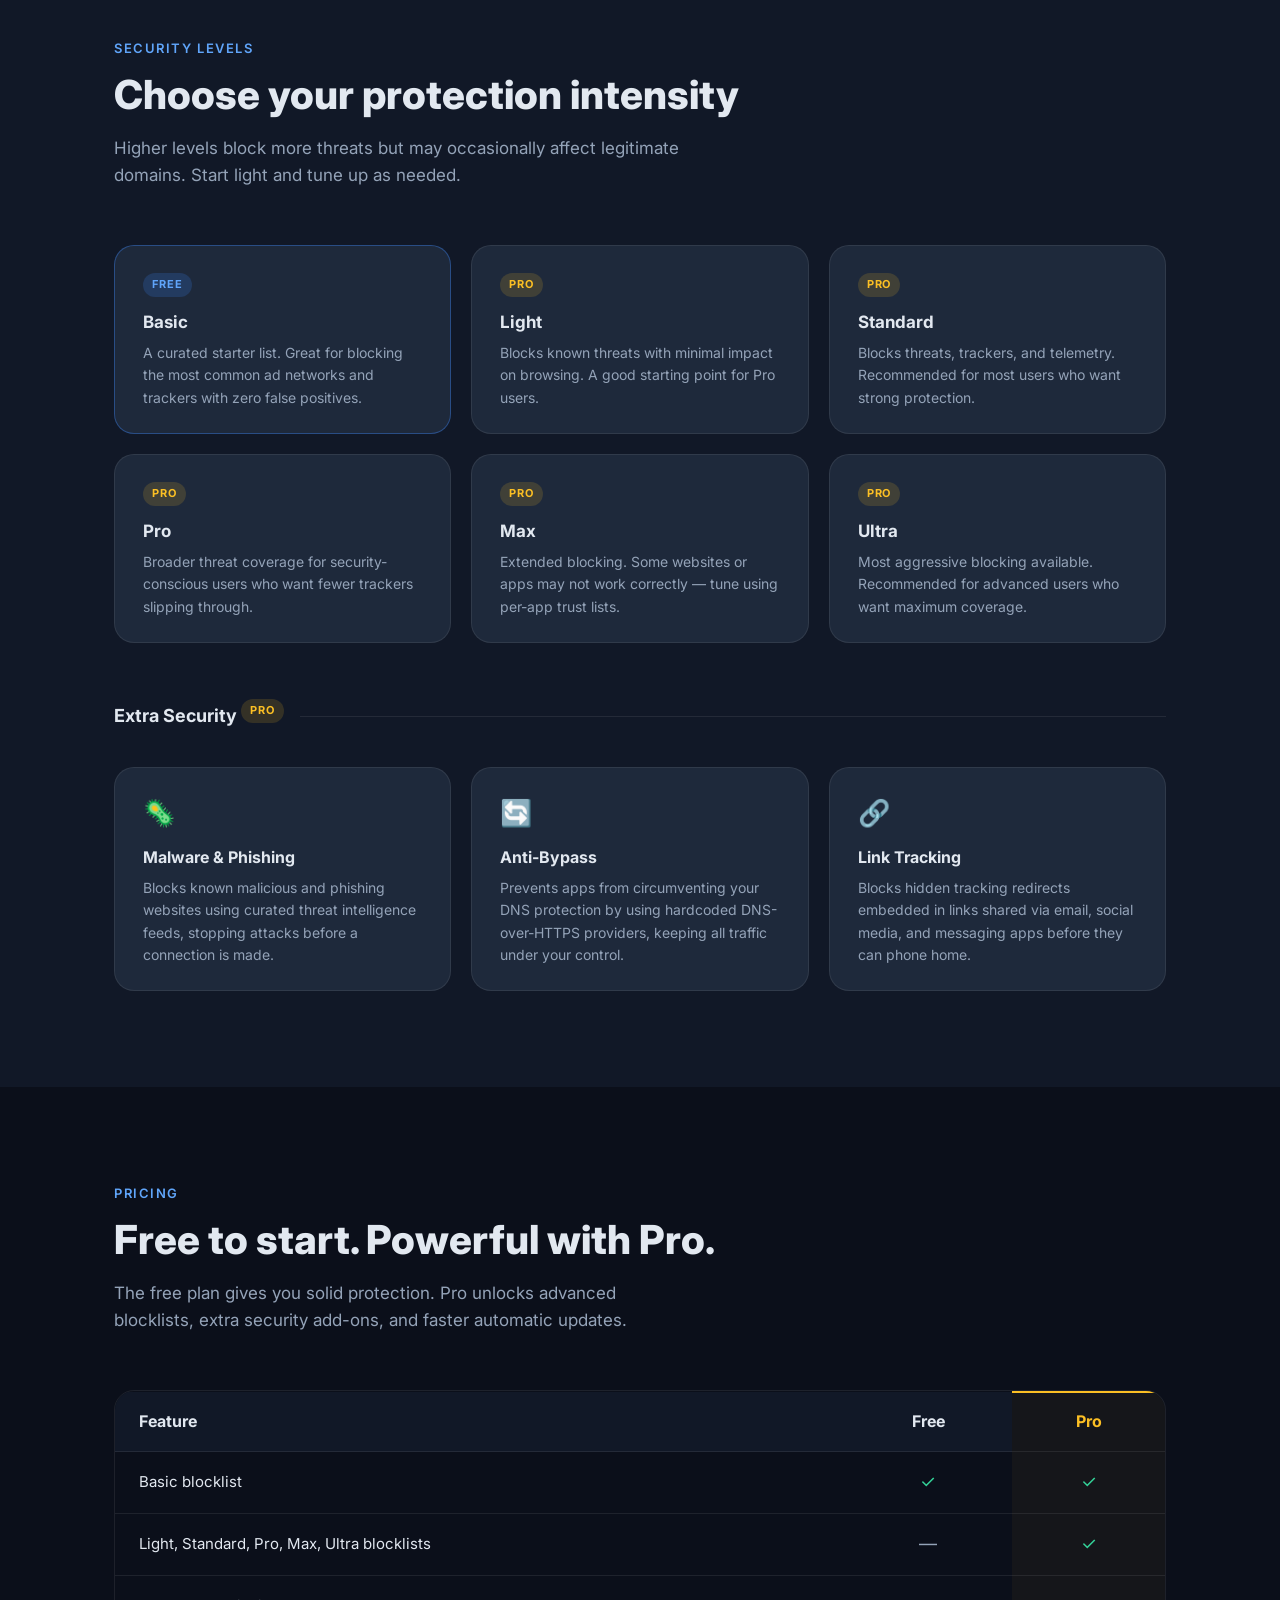
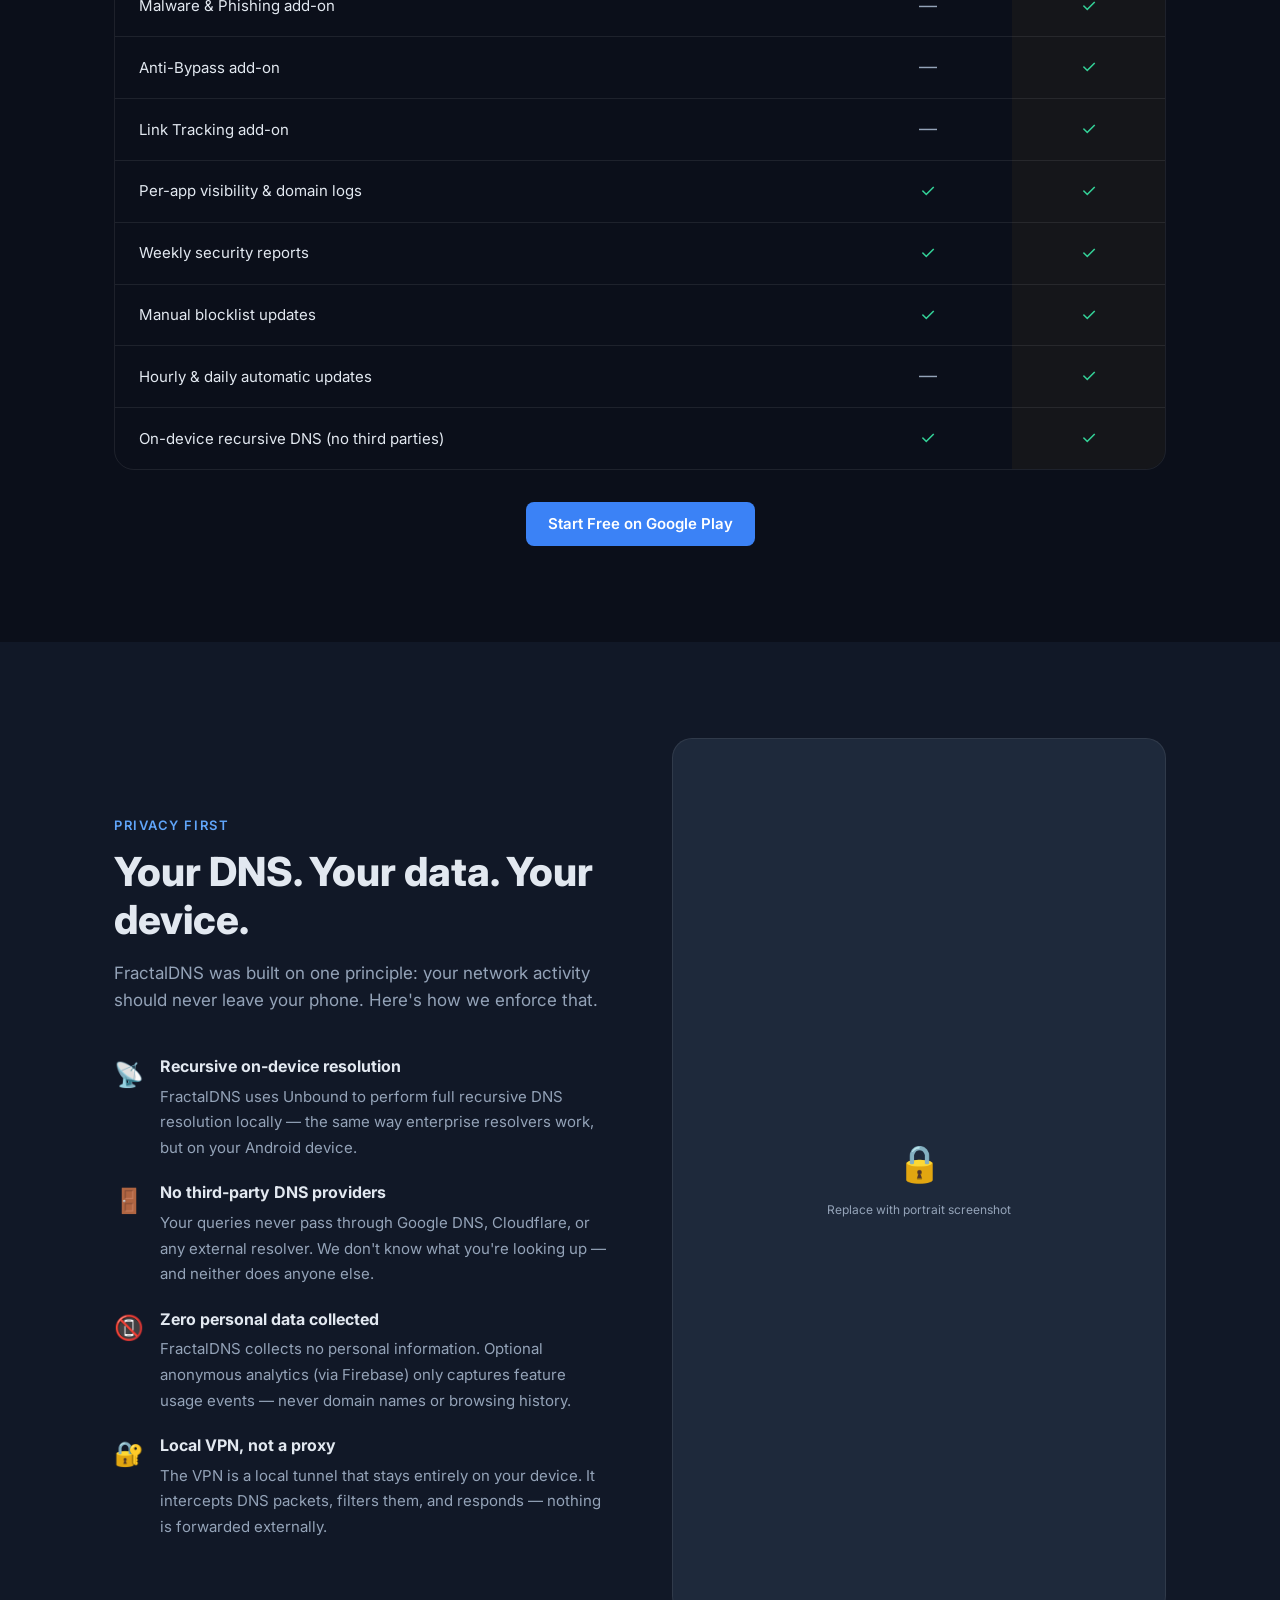
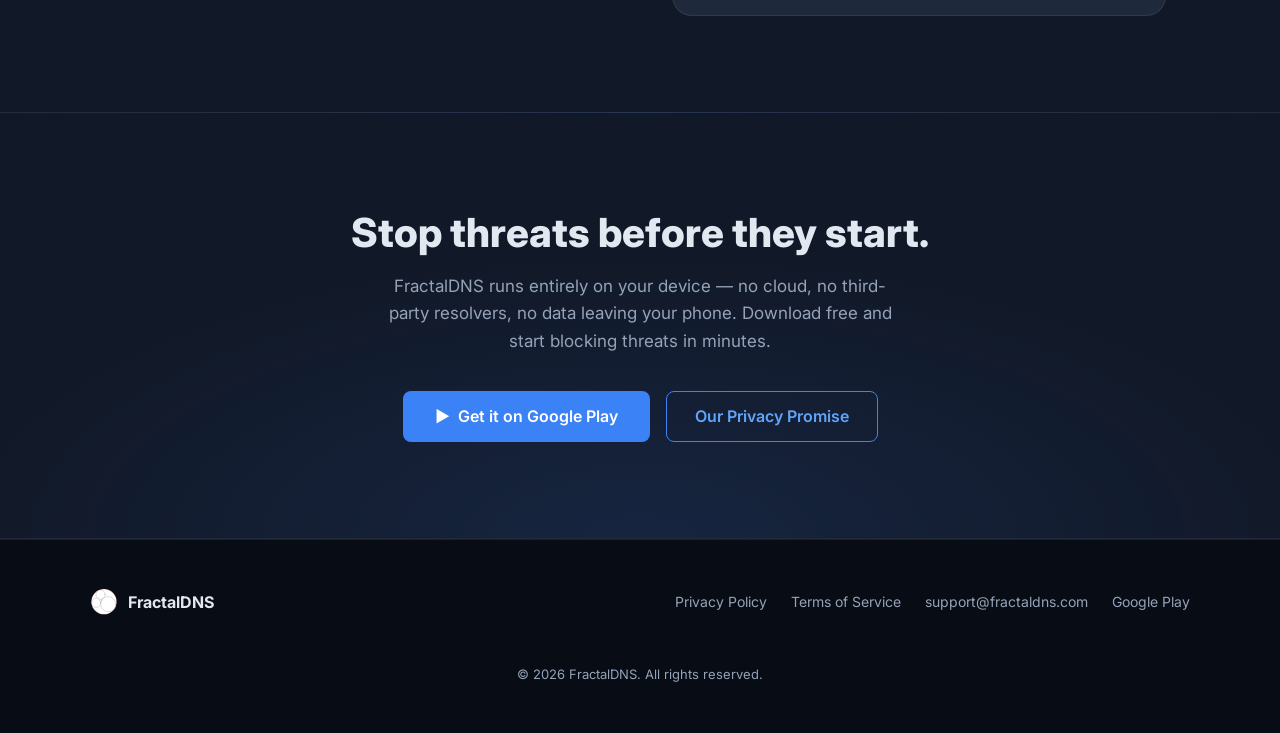
==== commit e38872bc: "rename to fractaldns" ====
--- a/docs/index.html
+++ b/docs/index.html
@@ -4,21 +4,21 @@
 <head>
   <meta charset="UTF-8" />
   <meta name="viewport" content="width=device-width, initial-scale=1.0" />
-  <title>BYODNS — On-Device DNS Security for Android</title>
+  <title>FractalDNS — On-Device DNS Security for Android</title>
   <meta name="description"
-    content="BYODNS stops malware, phishing, and trackers before they reach your apps — using a fully on-device recursive DNS resolver. No data ever leaves your phone." />
-  <link rel="canonical" href="https://www.byodns.com/" />
+    content="FractalDNS stops malware, phishing, and trackers before they reach your apps — using a fully on-device recursive DNS resolver. No data ever leaves your phone." />
+  <link rel="canonical" href="https://www.fractaldns.com/" />
 
   <!-- Open Graph -->
   <meta property="og:type" content="website" />
-  <meta property="og:url" content="https://www.byodns.com/" />
-  <meta property="og:title" content="BYODNS — On-Device DNS Security for Android" />
+  <meta property="og:url" content="https://www.fractaldns.com/" />
+  <meta property="og:title" content="FractalDNS — On-Device DNS Security for Android" />
   <meta property="og:description"
     content="Block malware, phishing, and trackers directly on your device. No third-party DNS. No data leaves your phone." />
-  <meta property="og:image" content="https://www.byodns.com/byodns-icon.svg" />
+  <meta property="og:image" content="https://www.fractaldns.com/fractaldns-icon.svg" />
 
   <!-- Favicon -->
-  <link rel="icon" href="byodns-icon.svg" type="image/svg+xml" />
+  <link rel="icon" href="fractaldns.svg" type="image/svg+xml" />
 
   <link rel="preconnect" href="https://fonts.googleapis.com" />
   <link rel="preconnect" href="https://fonts.gstatic.com" crossorigin />
@@ -742,10 +742,10 @@
   <!-- NAV -->
   <nav>
     <div class="nav-inner">
-      <a href="#hero" class="nav-logo" aria-label="BYODNS home">
-        <img src="byodns-logo.svg" alt="BYODNS" />
+      <a href="#hero" class="nav-logo" aria-label="FractalDNS home">
+        <img src="fractaldns.svg" alt="FractalDNS" />
       </a>
-      <a href="https://play.google.com/store/apps/details?id=com.byodns" target="_blank" rel="noopener"
+      <a href="https://play.google.com/store/apps/details?id=com.fractaldns" target="_blank" rel="noopener"
         class="btn btn-primary" style="font-size:14px;padding:8px 18px;">
         &#9654;&nbsp; Get on Google Play
       </a>
@@ -760,10 +760,10 @@
         Free on Google Play &middot; Android
       </div>
       <h1>Block Threats.<br /><span>Own Your DNS.</span></h1>
-      <p class="hero-sub">BYODNS stops malware, phishing, and trackers before they reach your apps — resolved
+      <p class="hero-sub">FractalDNS stops malware, phishing, and trackers before they reach your apps — resolved
         entirely on your device. No data ever leaves your phone.</p>
       <div class="hero-ctas">
-        <a href="https://play.google.com/store/apps/details?id=com.byodns" target="_blank" rel="noopener"
+        <a href="https://play.google.com/store/apps/details?id=com.fractaldns" target="_blank" rel="noopener"
           class="btn btn-primary">&#9654;&nbsp; Get it on Google Play</a>
         <a href="#features" class="btn btn-outline">See Features</a>
       </div>
@@ -791,13 +791,13 @@
     <div class="container">
       <p class="section-label">How It Works</p>
       <h2>Privacy-first security in three steps</h2>
-      <p class="section-desc">BYODNS creates a local VPN tunnel to intercept DNS queries and resolve them on-device
+      <p class="section-desc">FractalDNS creates a local VPN tunnel to intercept DNS queries and resolve them on-device
         using Unbound — your traffic never touches a third-party resolver.</p>
       <div class="steps">
         <div class="step">
           <div class="step-num">1</div>
           <h3>Enable Protection</h3>
-          <p>Flip the switch. BYODNS sets up a local VPN and starts resolving DNS entirely on your device using a
+          <p>Flip the switch. FractalDNS sets up a local VPN and starts resolving DNS entirely on your device using a
             recursive resolver.</p>
         </div>
         <div class="step">
@@ -1019,7 +1019,7 @@
         </table>
       </div>
       <div class="pricing-cta">
-        <a href="https://play.google.com/store/apps/details?id=com.byodns" target="_blank" rel="noopener"
+        <a href="https://play.google.com/store/apps/details?id=com.fractaldns" target="_blank" rel="noopener"
           class="btn btn-primary">Start Free on Google Play</a>
       </div>
     </div>
@@ -1032,14 +1032,15 @@
         <div>
           <p class="section-label">Privacy First</p>
           <h2>Your DNS. Your data. Your device.</h2>
-          <p style="color:var(--text-muted);font-size:17px;margin-bottom:40px;">BYODNS was built on one principle: your
+          <p style="color:var(--text-muted);font-size:17px;margin-bottom:40px;">FractalDNS was built on one principle:
+            your
             network activity should never leave your phone. Here's how we enforce that.</p>
           <ul class="privacy-points">
             <li>
               <span class="pi">📡</span>
               <div>
                 <strong>Recursive on-device resolution</strong>
-                <span>BYODNS uses Unbound to perform full recursive DNS resolution locally — the same way enterprise
+                <span>FractalDNS uses Unbound to perform full recursive DNS resolution locally — the same way enterprise
                   resolvers work, but on your Android device.</span>
               </div>
             </li>
@@ -1055,7 +1056,8 @@
               <span class="pi">📵</span>
               <div>
                 <strong>Zero personal data collected</strong>
-                <span>BYODNS collects no personal information. Optional anonymous analytics (via Firebase) only captures
+                <span>FractalDNS collects no personal information. Optional anonymous analytics (via Firebase) only
+                  captures
                   feature usage events — never domain names or browsing history.</span>
               </div>
             </li>
@@ -1082,10 +1084,10 @@
   <section id="cta">
     <div class="container">
       <p class="cta-title">Stop threats before they start.</p>
-      <p class="cta-sub">BYODNS runs entirely on your device — no cloud, no third-party resolvers, no data leaving
+      <p class="cta-sub">FractalDNS runs entirely on your device — no cloud, no third-party resolvers, no data leaving
         your phone. Download free and start blocking threats in minutes.</p>
       <div style="display:flex;gap:16px;justify-content:center;flex-wrap:wrap;">
-        <a href="https://play.google.com/store/apps/details?id=com.byodns" target="_blank" rel="noopener"
+        <a href="https://play.google.com/store/apps/details?id=com.fractaldns" target="_blank" rel="noopener"
           class="btn btn-primary" style="font-size:16px;padding:13px 32px;">&#9654;&nbsp; Get it on Google Play</a>
         <a href="#privacy" class="btn btn-outline" style="font-size:16px;padding:12px 28px;">Our Privacy Promise</a>
       </div>
@@ -1096,17 +1098,17 @@
   <footer>
     <div class="footer-inner">
       <div class="footer-logo">
-        <img src="byodns-logo.svg" alt="BYODNS" />
-        <span>BYODNS</span>
+        <img src="fractaldns.svg" alt="FractalDNS" />
+        <span>FractalDNS</span>
       </div>
       <div class="footer-links">
         <a href="privacy.html">Privacy Policy</a>
         <a href="tos.html">Terms of Service</a>
-        <a href="mailto:support@byodns.com">support@byodns.com</a>
-        <a href="https://play.google.com/store/apps/details?id=com.byodns" target="_blank" rel="noopener">Google
+        <a href="mailto:support@fractaldns.com">support@fractaldns.com</a>
+        <a href="https://play.google.com/store/apps/details?id=com.fractaldns" target="_blank" rel="noopener">Google
           Play</a>
       </div>
-      <p class="footer-copy">&copy; 2026 BYODNS. All rights reserved.</p>
+      <p class="footer-copy">&copy; 2026 FractalDNS. All rights reserved.</p>
     </div>
   </footer>
 
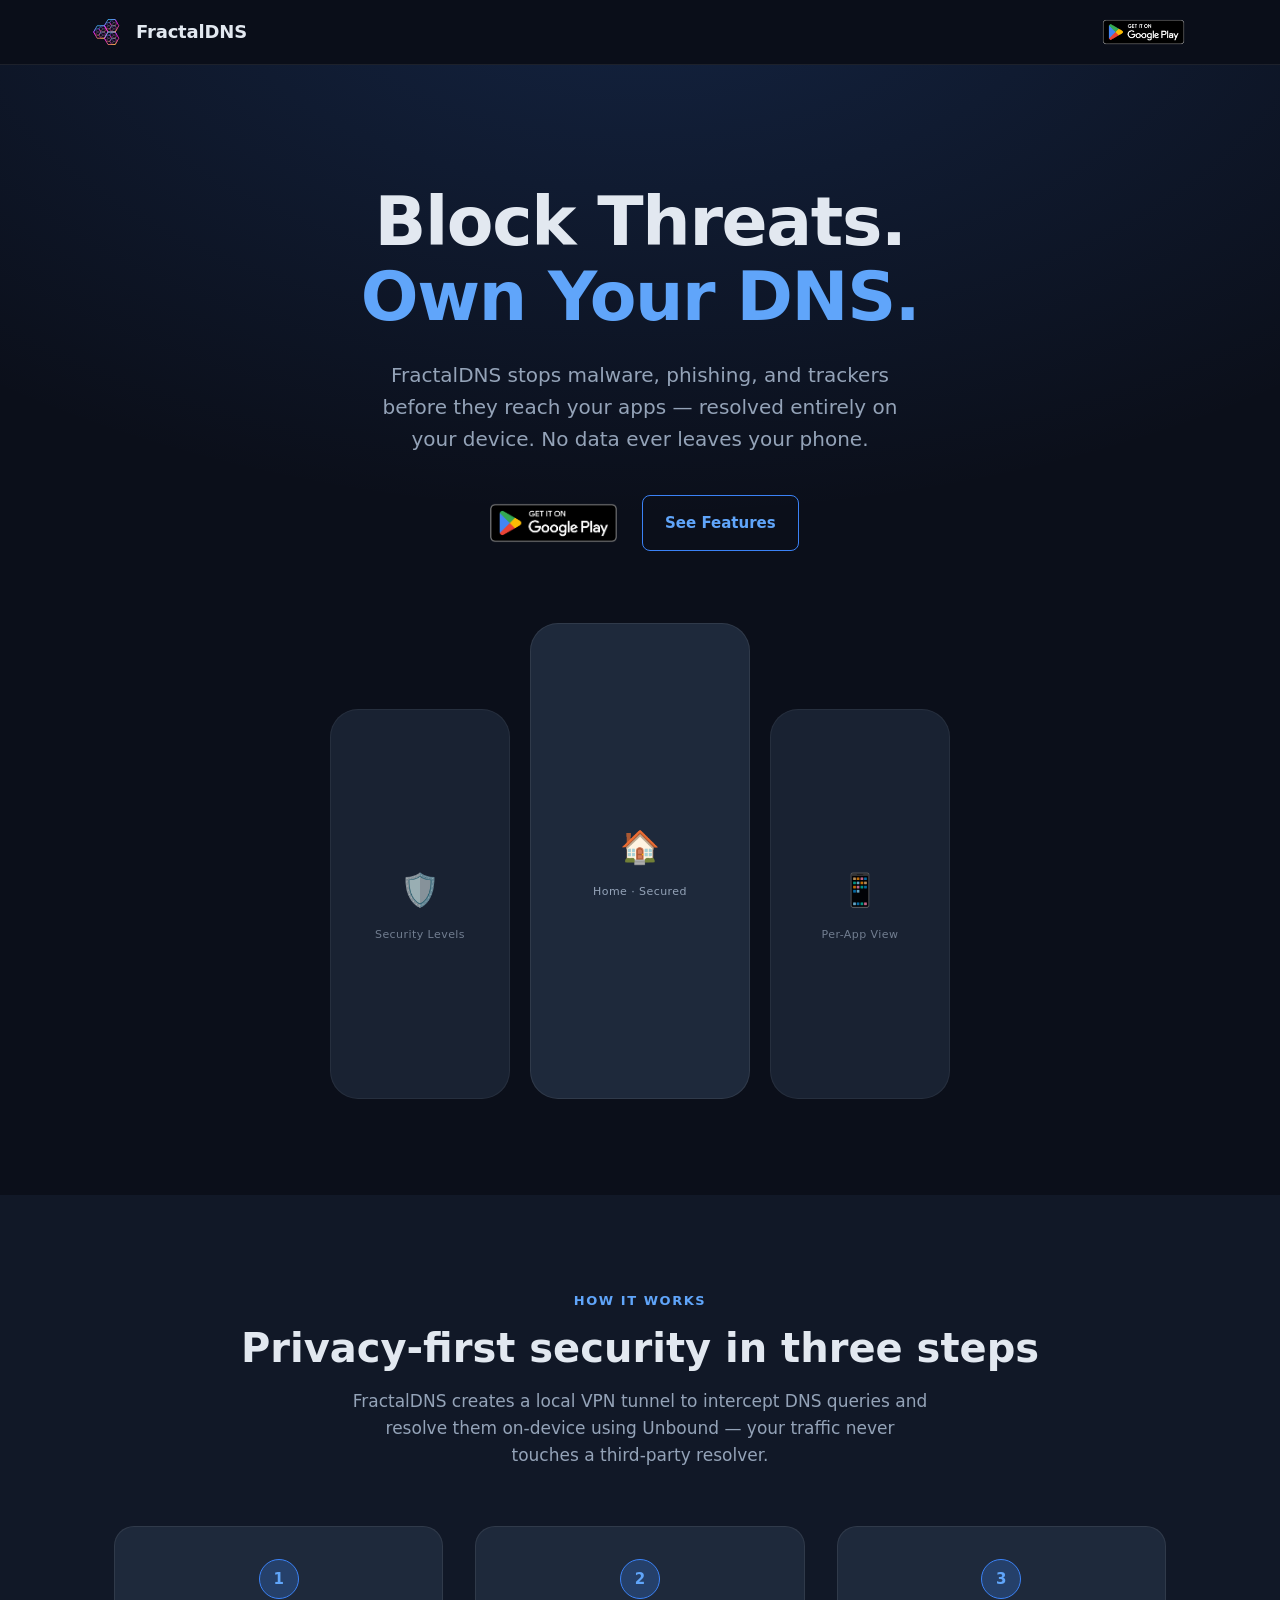
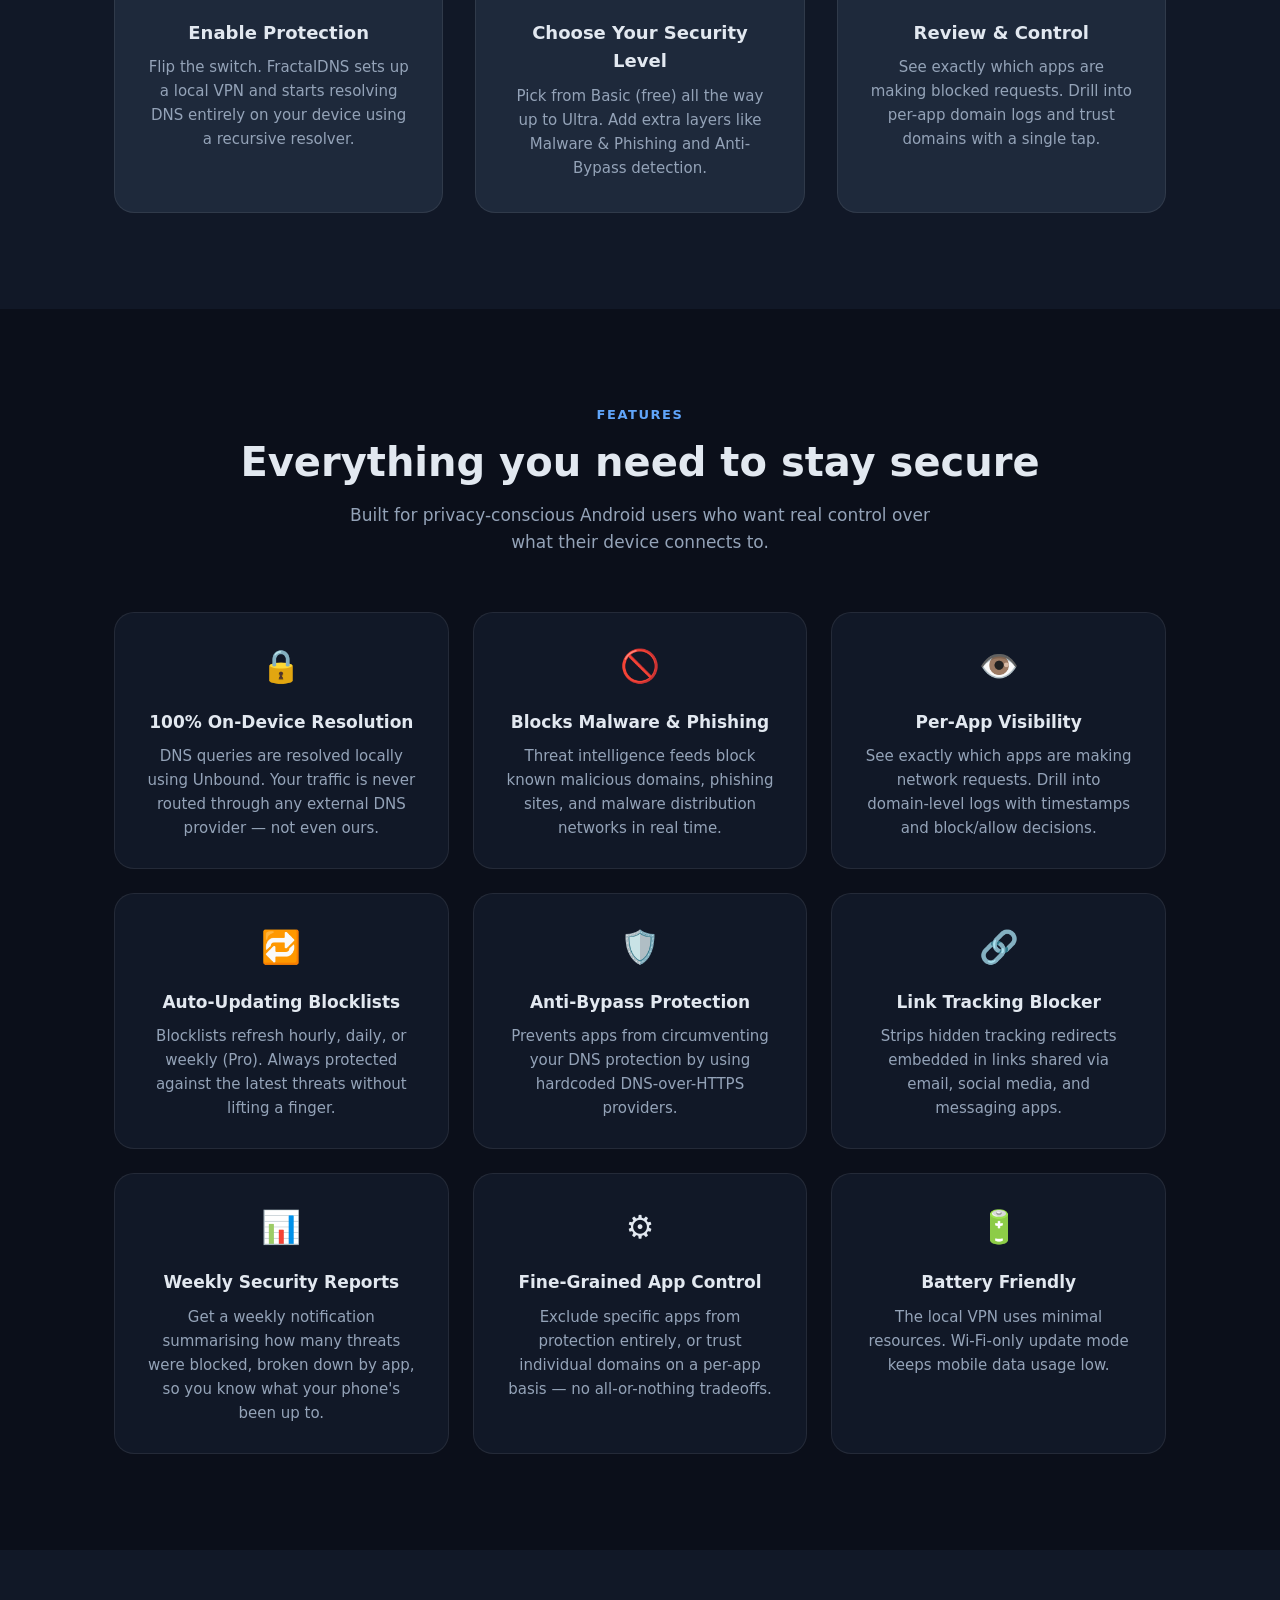
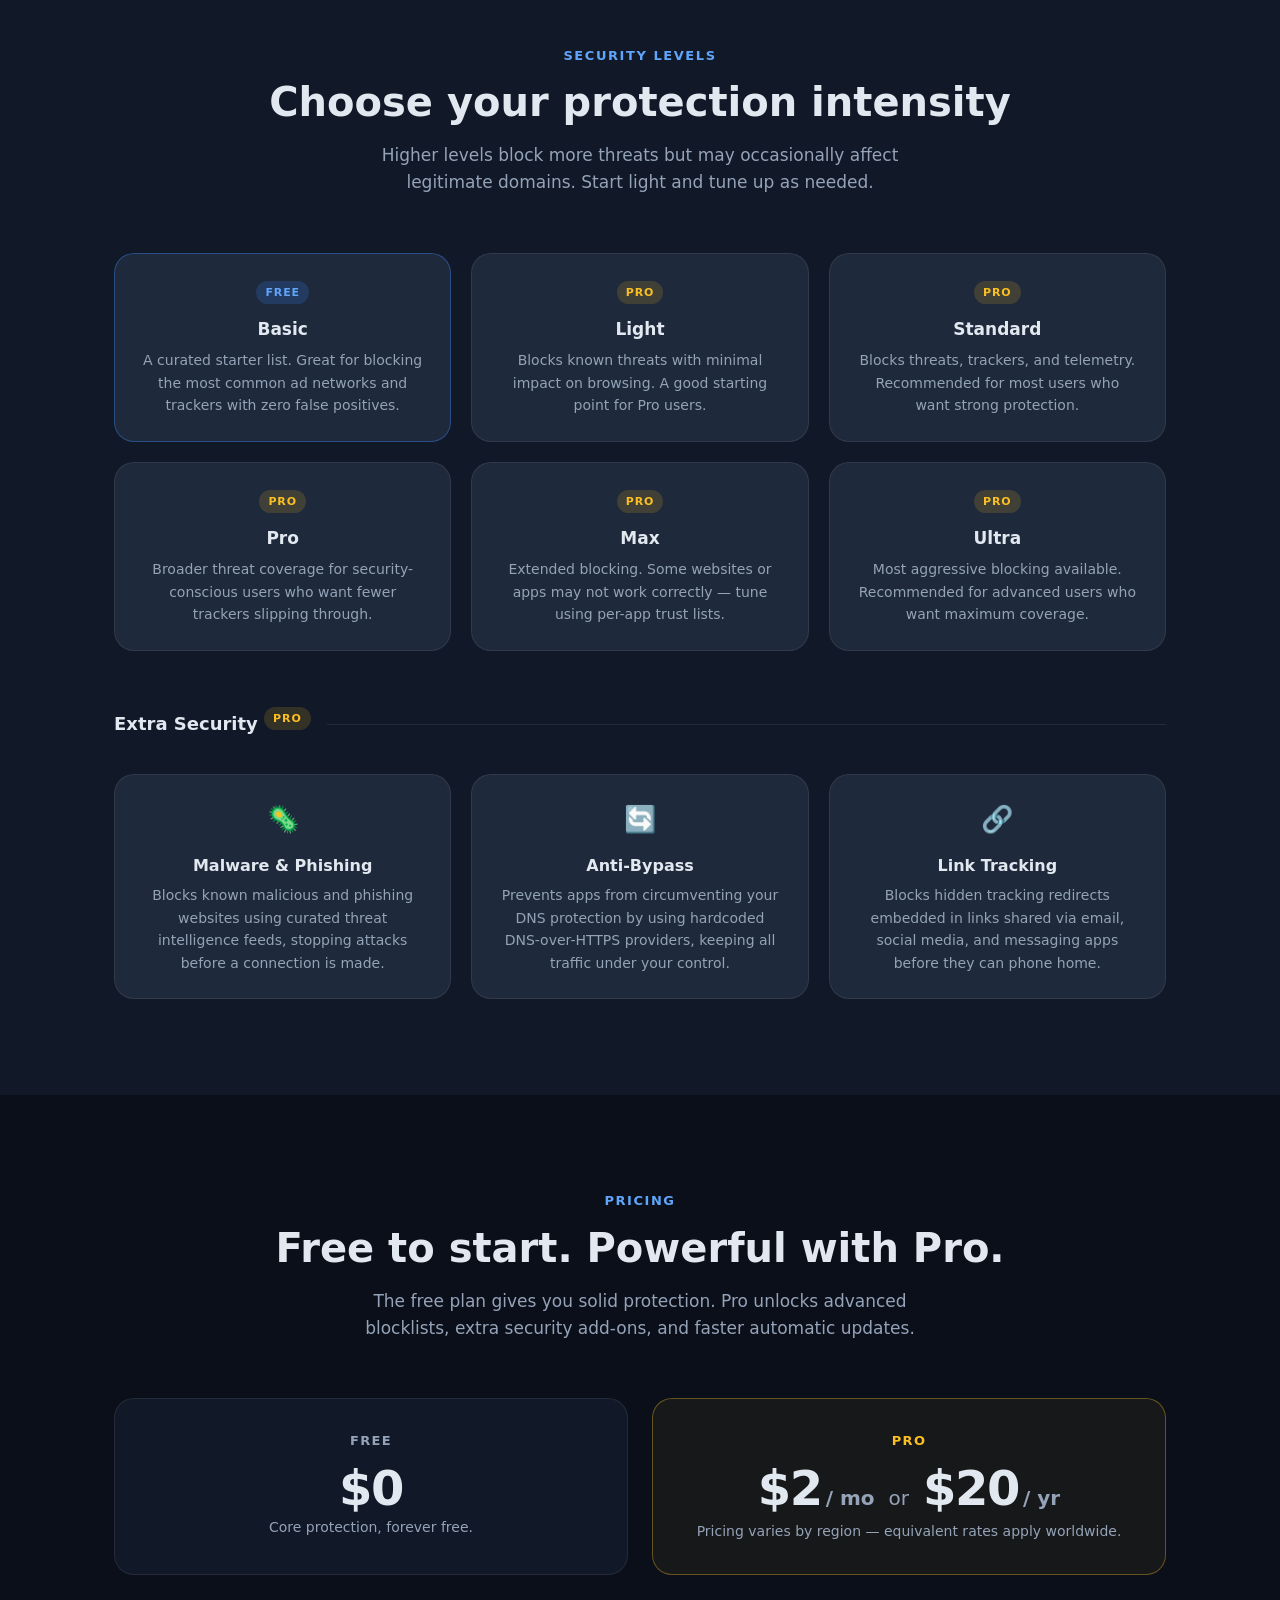
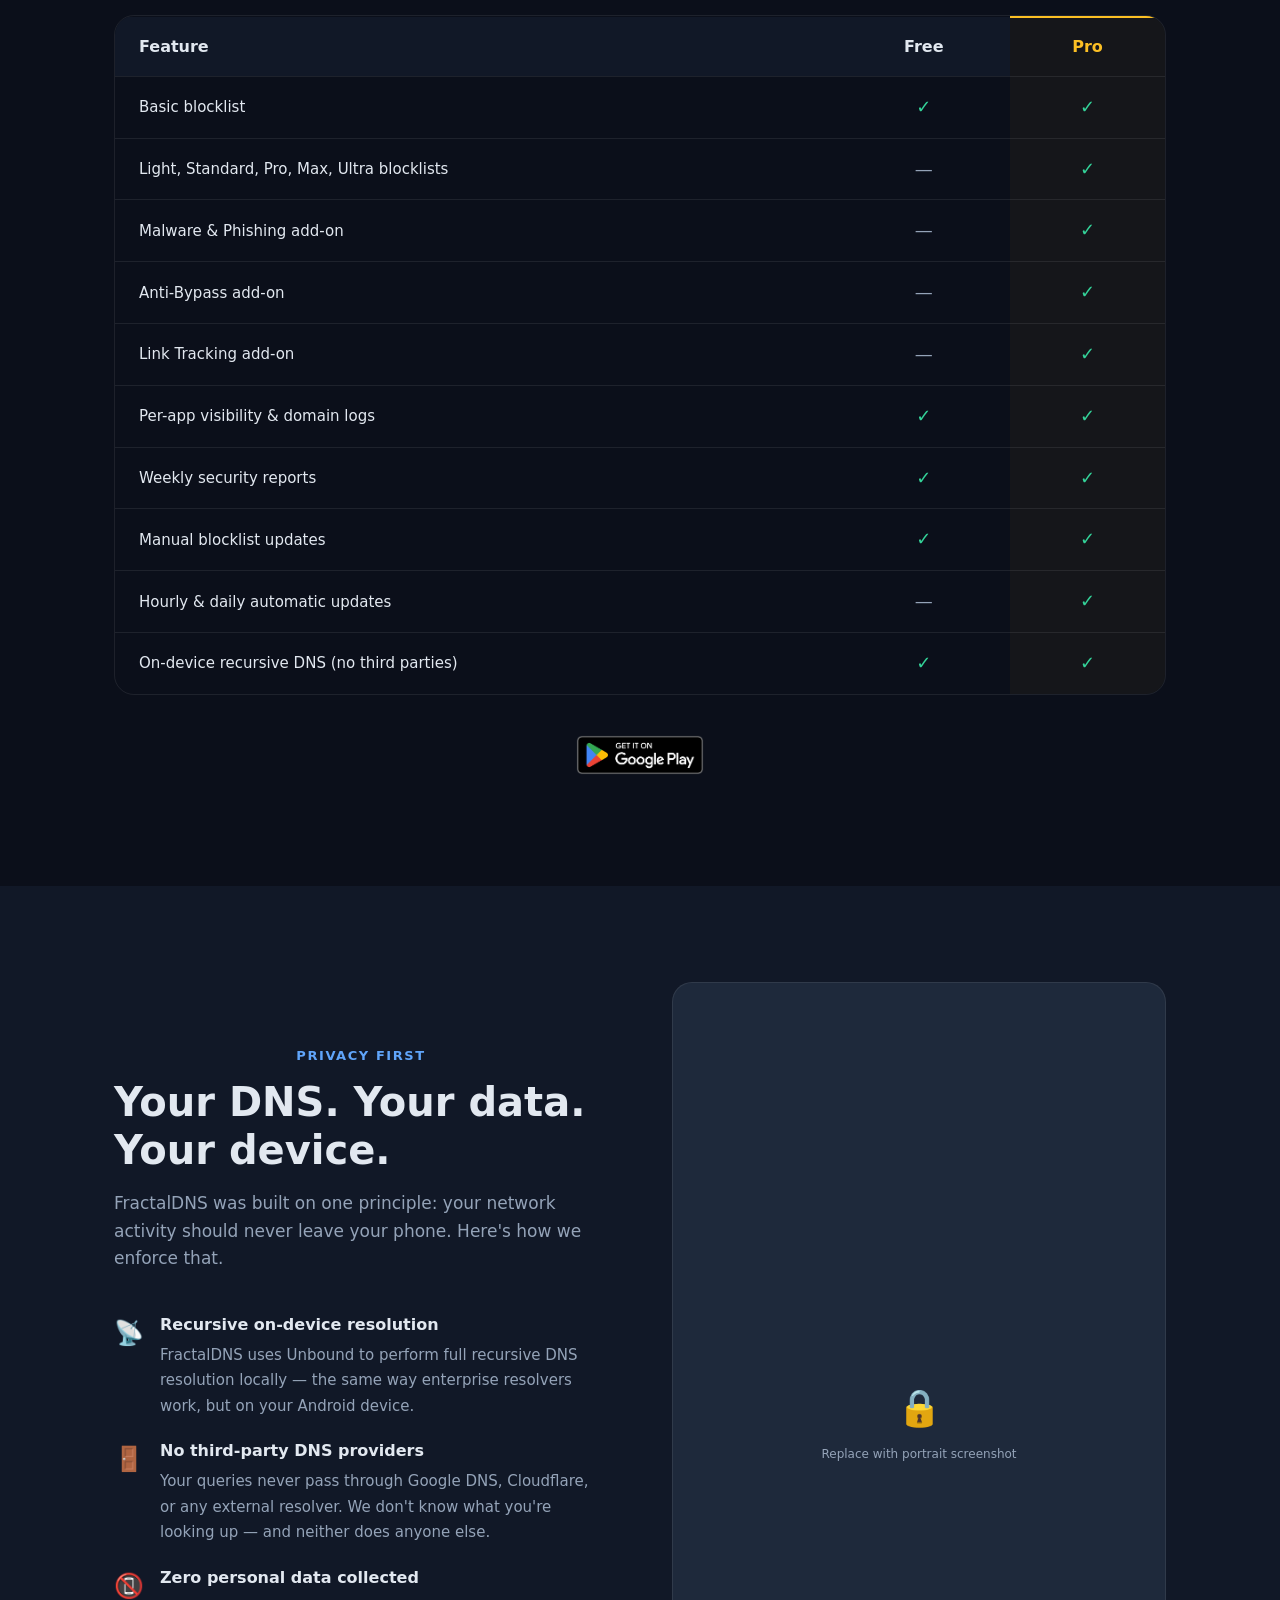
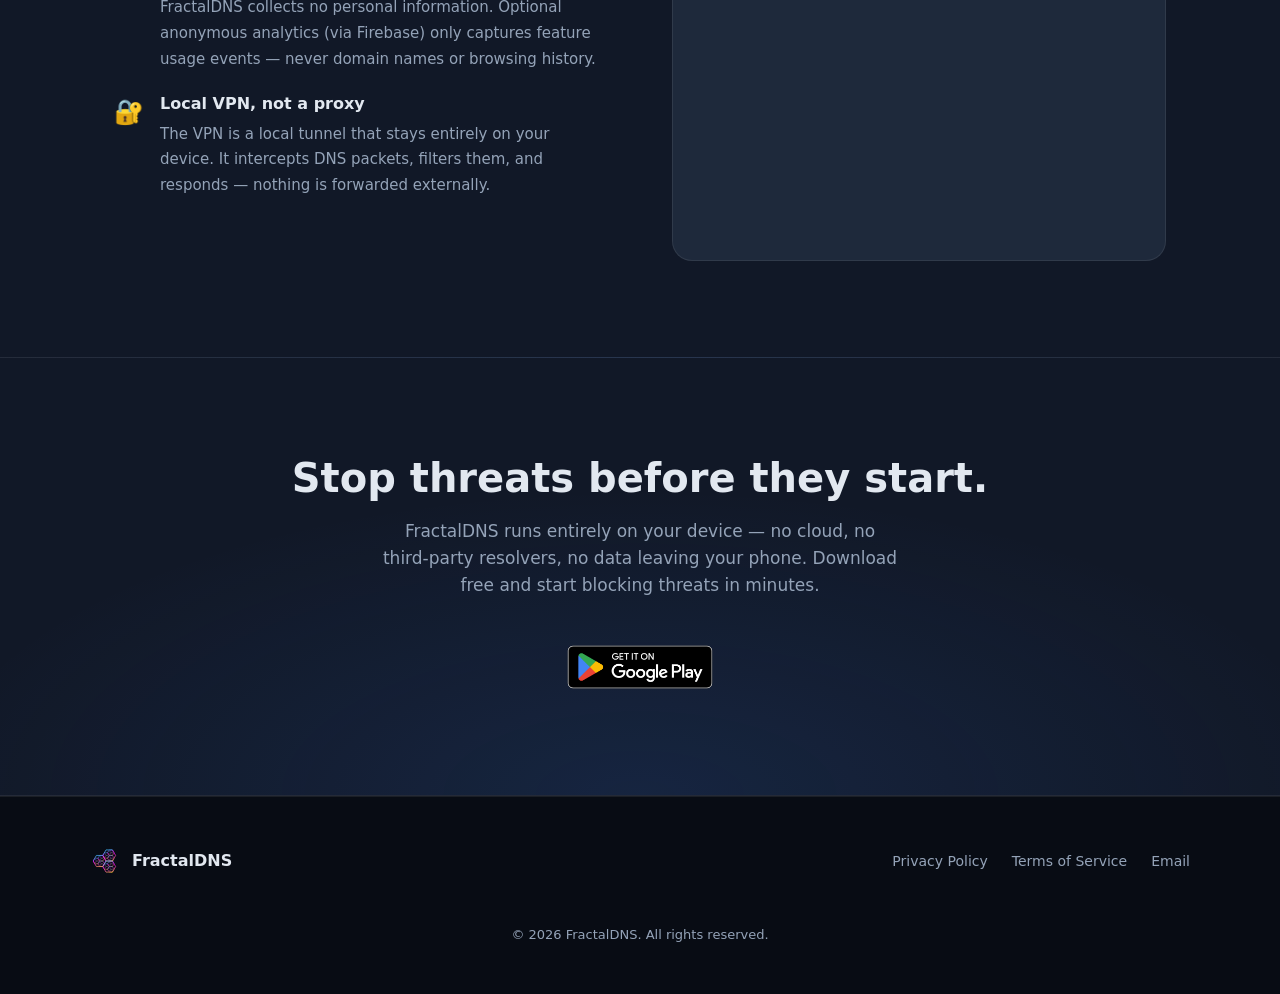
==== commit a2e3c6fb: "update" ====
--- a/docs/index.html
+++ b/docs/index.html
@@ -15,726 +15,17 @@
   <meta property="og:title" content="FractalDNS — On-Device DNS Security for Android" />
   <meta property="og:description"
     content="Block malware, phishing, and trackers directly on your device. No third-party DNS. No data leaves your phone." />
-  <meta property="og:image" content="https://www.fractaldns.com/fractaldns-icon.svg" />
+  <meta property="og:image" content="https://www.fractaldns.com/fractaldns.svg" />
 
   <!-- Favicon -->
   <link rel="icon" href="fractaldns.svg" type="image/svg+xml" />
 
-  <link rel="preconnect" href="https://fonts.googleapis.com" />
-  <link rel="preconnect" href="https://fonts.gstatic.com" crossorigin />
-  <link href="https://fonts.googleapis.com/css2?family=Inter:wght@400;500;600;700;800&display=swap" rel="stylesheet" />
   <style>
-    /* RESET & BASE */
-    *,
-    *::before,
-    *::after {
-      box-sizing: border-box;
-      margin: 0;
-      padding: 0;
-    }
-
     html {
-      scroll-behavior: smooth;
-    }
-
-    body {
-      font-family: 'Inter', sans-serif;
       background: #0b0f1a;
-      color: #e2e8f0;
-      line-height: 1.6;
-    }
-
-    a {
-      color: inherit;
-      text-decoration: none;
-    }
-
-    img {
-      display: block;
-      max-width: 100%;
-    }
-
-    /* TOKENS */
-    :root {
-      --accent: #3b82f6;
-      --accent-light: #60a5fa;
-      --accent-glow: rgba(59, 130, 246, 0.25);
-      --surface: #111827;
-      --surface2: #1e293b;
-      --border: rgba(255, 255, 255, 0.08);
-      --text-muted: #94a3b8;
-      --radius: 12px;
-      --radius-lg: 20px;
-    }
-
-    /* LAYOUT */
-    .container {
-      max-width: 1100px;
-      margin: 0 auto;
-      padding: 0 24px;
-    }
-
-    section {
-      padding: 96px 0;
-    }
-
-    .section-label {
-      font-size: 13px;
-      font-weight: 600;
-      letter-spacing: .12em;
-      text-transform: uppercase;
-      color: var(--accent-light);
-      margin-bottom: 12px;
-    }
-
-    h2 {
-      font-size: clamp(28px, 4vw, 40px);
-      font-weight: 800;
-      line-height: 1.2;
-      margin-bottom: 16px;
-    }
-
-    .section-desc {
-      font-size: 17px;
-      color: var(--text-muted);
-      max-width: 580px;
-      margin-bottom: 56px;
-    }
-
-    /* NAV */
-    nav {
-      position: sticky;
-      top: 0;
-      z-index: 100;
-      background: rgba(11, 15, 26, 0.85);
-      backdrop-filter: blur(12px);
-      border-bottom: 1px solid var(--border);
-      padding: 0 24px;
-    }
-
-    .nav-inner {
-      max-width: 1100px;
-      margin: 0 auto;
-      display: flex;
-      align-items: center;
-      justify-content: space-between;
-      height: 64px;
-    }
-
-    .nav-logo {
-      display: flex;
-      align-items: center;
-      gap: 10px;
-    }
-
-    .nav-logo img {
-      height: 32px;
-    }
-
-    .nav-logo span {
-      font-size: 18px;
-      font-weight: 700;
-      letter-spacing: -.01em;
-    }
-
-    .btn {
-      display: inline-flex;
-      align-items: center;
-      gap: 8px;
-      padding: 10px 22px;
-      border-radius: 8px;
-      font-size: 15px;
-      font-weight: 600;
-      transition: opacity .15s, transform .15s;
-      cursor: pointer;
-      border: none;
-    }
-
-    .btn:hover {
-      opacity: .88;
-      transform: translateY(-1px);
-    }
-
-    .btn-primary {
-      background: var(--accent);
-      color: #fff;
-    }
-
-    .btn-outline {
-      background: transparent;
-      color: var(--accent-light);
-      border: 1.5px solid var(--accent);
-    }
-
-    /* HERO */
-    #hero {
-      padding: 120px 0 96px;
-      text-align: center;
-      background: radial-gradient(ellipse 80% 50% at 50% -10%, rgba(59, 130, 246, .18), transparent);
-    }
-
-    .hero-badge {
-      display: inline-flex;
-      align-items: center;
-      gap: 8px;
-      background: rgba(59, 130, 246, .12);
-      border: 1px solid rgba(59, 130, 246, .3);
-      color: var(--accent-light);
-      border-radius: 999px;
-      font-size: 12px;
-      font-weight: 600;
-      letter-spacing: .07em;
-      text-transform: uppercase;
-      padding: 5px 14px;
-      margin-bottom: 24px;
-    }
-
-    .hero-badge .dot {
-      width: 6px;
-      height: 6px;
-      border-radius: 50%;
-      background: var(--accent-light);
-      flex-shrink: 0;
-    }
-
-    #hero h1 {
-      font-size: clamp(38px, 6vw, 68px);
-      font-weight: 800;
-      line-height: 1.1;
-      letter-spacing: -.02em;
-      margin-bottom: 24px;
-    }
-
-    #hero h1 span {
-      color: var(--accent-light);
-    }
-
-    #hero .hero-sub {
-      font-size: clamp(16px, 2vw, 20px);
-      color: var(--text-muted);
-      max-width: 560px;
-      margin: 0 auto 40px;
-    }
-
-    .hero-ctas {
-      display: flex;
-      gap: 16px;
-      justify-content: center;
-      flex-wrap: wrap;
-      margin-bottom: 72px;
-    }
-
-    /* Hero phone strip */
-    .hero-phones {
-      display: flex;
-      gap: 20px;
-      justify-content: center;
-      align-items: flex-end;
-      flex-wrap: wrap;
-    }
-
-    .hero-phone {
-      background: var(--surface2);
-      border: 1px solid var(--border);
-      border-radius: 28px;
-      display: flex;
-      flex-direction: column;
-      align-items: center;
-      justify-content: center;
-      gap: 10px;
-      transition: transform .25s, border-color .25s;
-      overflow: hidden;
-    }
-
-    .hero-phone:hover {
-      transform: translateY(-8px);
-      border-color: rgba(59, 130, 246, .45);
-    }
-
-    /* Centre phone is taller / more prominent */
-    .hero-phone.main {
-      width: 220px;
-      aspect-ratio: 9/19.5;
-    }
-
-    .hero-phone.side {
-      width: 180px;
-      aspect-ratio: 9/19.5;
-      opacity: .75;
-    }
-
-    .hero-phone .ph-icon {
-      font-size: 32px;
-    }
-
-    .hero-phone .ph-label {
-      font-size: 11px;
-      color: var(--text-muted);
-      letter-spacing: .04em;
-    }
-
-    @media (max-width: 640px) {
-      .hero-phone.side {
-        display: none;
-      }
-
-      .hero-phone.main {
-        width: 200px;
-      }
-    }
-
-    /* HOW IT WORKS */
-    #how {
-      background: var(--surface);
-    }
-
-    .steps {
-      display: grid;
-      grid-template-columns: repeat(auto-fit, minmax(260px, 1fr));
-      gap: 32px;
-    }
-
-    .step {
-      background: var(--surface2);
-      border: 1px solid var(--border);
-      border-radius: var(--radius-lg);
-      padding: 32px;
-      position: relative;
-      transition: border-color .2s, transform .2s;
-    }
-
-    .step:hover {
-      border-color: rgba(59, 130, 246, .45);
-      transform: translateY(-4px);
-    }
-
-    .step-num {
-      width: 40px;
-      height: 40px;
-      border-radius: 50%;
-      background: var(--accent-glow);
-      border: 1.5px solid var(--accent);
-      display: flex;
-      align-items: center;
-      justify-content: center;
-      font-size: 15px;
-      font-weight: 700;
-      color: var(--accent-light);
-      margin-bottom: 20px;
-    }
-
-    .step h3 {
-      font-size: 18px;
-      font-weight: 700;
-      margin-bottom: 8px;
-    }
-
-    .step p {
-      font-size: 15px;
-      color: var(--text-muted);
-    }
-
-    /* Screenshot cards (privacy section) */
-    .screenshot-card {
-      flex: 1 1 220px;
-      max-width: 260px;
-      background: var(--surface2);
-      border: 1px solid var(--border);
-      border-radius: var(--radius-lg);
-      aspect-ratio: 9/19.5;
-      display: flex;
-      flex-direction: column;
-      align-items: center;
-      justify-content: center;
-      gap: 8px;
-      padding: 20px;
-    }
-
-    .screenshot-card .sc-label {
-      font-size: 12px;
-      color: var(--text-muted);
-    }
-
-    /* FEATURES */
-    #features {}
-
-    .features-grid {
-      display: grid;
-      grid-template-columns: repeat(auto-fit, minmax(300px, 1fr));
-      gap: 24px;
-    }
-
-    .feature-card {
-      background: var(--surface);
-      border: 1px solid var(--border);
-      border-radius: var(--radius-lg);
-      padding: 28px 32px;
-      transition: border-color .2s, transform .2s;
-    }
-
-    .feature-card:hover {
-      border-color: var(--accent);
-      transform: translateY(-4px);
-    }
-
-    .feature-icon {
-      font-size: 32px;
-      margin-bottom: 16px;
-    }
-
-    .feature-card h3 {
-      font-size: 17px;
-      font-weight: 700;
-      margin-bottom: 8px;
-    }
-
-    .feature-card p {
-      font-size: 15px;
-      color: var(--text-muted);
-    }
-
-    /* SECURITY LEVELS */
-    #levels {
-      background: var(--surface);
-    }
-
-    .levels-grid {
-      display: grid;
-      grid-template-columns: repeat(auto-fit, minmax(280px, 1fr));
-      gap: 20px;
-    }
-
-    .level-card {
-      background: var(--surface2);
-      border: 1px solid var(--border);
-      border-radius: var(--radius-lg);
-      padding: 24px 28px;
-      transition: border-color .2s, transform .2s;
-    }
-
-    .level-card:hover {
-      border-color: rgba(59, 130, 246, .4);
-      transform: translateY(-3px);
-    }
-
-    .level-card.free {
-      border-color: rgba(59, 130, 246, .4);
-    }
-
-    /* Extra Security add-ons */
-    .addons-divider {
-      margin: 56px 0 32px;
-      display: flex;
-      align-items: center;
-      gap: 16px;
-    }
-
-    .addons-divider h3 {
-      font-size: 18px;
-      font-weight: 700;
-      white-space: nowrap;
-    }
-
-    .addons-divider::after {
-      content: '';
-      flex: 1;
-      height: 1px;
-      background: var(--border);
-    }
-
-    .addons-grid {
-      display: grid;
-      grid-template-columns: repeat(auto-fit, minmax(280px, 1fr));
-      gap: 20px;
-    }
-
-    .addon-card {
-      background: var(--surface2);
-      border: 1px solid var(--border);
-      border-radius: var(--radius-lg);
-      padding: 24px 28px;
-      transition: border-color .2s, transform .2s;
-    }
-
-    .addon-card:hover {
-      border-color: rgba(251, 191, 36, .35);
-      transform: translateY(-3px);
-    }
-
-    .addon-icon {
-      font-size: 26px;
-      margin-bottom: 12px;
-    }
-
-    .addon-card h4 {
-      font-size: 16px;
-      font-weight: 700;
-      margin-bottom: 6px;
-    }
-
-    .addon-card p {
-      font-size: 14px;
-      color: var(--text-muted);
-    }
-
-    .level-badge {
-      display: inline-block;
-      font-size: 11px;
-      font-weight: 700;
-      letter-spacing: .08em;
-      text-transform: uppercase;
-      padding: 3px 9px;
-      border-radius: 20px;
-      margin-bottom: 12px;
-    }
-
-    .badge-free {
-      background: rgba(59, 130, 246, .2);
-      color: var(--accent-light);
-    }
-
-    .badge-pro {
-      background: rgba(251, 191, 36, .15);
-      color: #fbbf24;
-    }
-
-    .level-card h3 {
-      font-size: 17px;
-      font-weight: 700;
-      margin-bottom: 6px;
-    }
-
-    .level-card p {
-      font-size: 14px;
-      color: var(--text-muted);
-    }
-
-    /* PRICING */
-    #pricing {}
-
-    .pricing-table {
-      border: 1px solid var(--border);
-      border-radius: var(--radius-lg);
-      overflow: hidden;
-    }
-
-    .pricing-table table {
-      width: 100%;
-      border-collapse: collapse;
-    }
-
-    .pricing-table th,
-    .pricing-table td {
-      padding: 16px 24px;
-      text-align: left;
-      border-bottom: 1px solid var(--border);
-      font-size: 15px;
-    }
-
-    .pricing-table thead th {
-      background: var(--surface);
-      font-size: 16px;
-      font-weight: 700;
-    }
-
-    /* Highlight the Pro column */
-    .pricing-table th.col-pro,
-    .pricing-table td.col-pro {
-      background: rgba(251, 191, 36, .04);
-    }
-
-    .pricing-table thead th.col-pro {
-      border-top: 2px solid #fbbf24;
-    }
-
-    .pricing-table thead th:not(:first-child) {
-      text-align: center;
-    }
-
-    .pricing-table tbody td:not(:first-child) {
-      text-align: center;
-    }
-
-    /* CTA BANNER */
-    #cta {
-      text-align: center;
-      background: radial-gradient(ellipse 80% 100% at 50% 100%, rgba(59, 130, 246, .12) 0%, transparent 70%),
-        var(--surface);
-      border-top: 1px solid var(--border);
-      border-bottom: 1px solid var(--border);
-    }
-
-    .cta-title {
-      font-size: clamp(26px, 4vw, 40px);
-      font-weight: 800;
-      line-height: 1.2;
-      margin-bottom: 16px;
-    }
-
-    .cta-sub {
-      font-size: 17px;
-      color: var(--text-muted);
-      max-width: 520px;
-      margin: 0 auto 36px;
-    }
-
-    .pricing-table tbody tr:last-child td {
-      border-bottom: none;
-    }
-
-    .pricing-table tbody tr:hover td {
-      background: rgba(255, 255, 255, .02);
-    }
-
-    .check {
-      color: #34d399;
-      font-size: 18px;
-    }
-
-    .cross {
-      color: var(--text-muted);
-      font-size: 18px;
-    }
-
-    .col-pro {
-      color: #fbbf24;
-    }
-
-    .pricing-cta {
-      margin-top: 32px;
-      text-align: center;
-    }
-
-    /* PRIVACY */
-    #privacy {
-      background: var(--surface);
-    }
-
-    .privacy-inner {
-      display: grid;
-      grid-template-columns: 1fr 1fr;
-      gap: 64px;
-      align-items: center;
-    }
-
-    .privacy-inner .screenshot-card {
-      max-width: 100%;
-      flex: none;
-      width: 100%;
-      aspect-ratio: 9/16;
-    }
-
-    .privacy-points {
-      list-style: none;
-      display: flex;
-      flex-direction: column;
-      gap: 20px;
-    }
-
-    .privacy-points li {
-      display: flex;
-      gap: 16px;
-      align-items: flex-start;
-    }
-
-    .privacy-points .pi {
-      font-size: 24px;
-      flex-shrink: 0;
-      margin-top: 2px;
-    }
-
-    .privacy-points strong {
-      display: block;
-      font-size: 16px;
-      margin-bottom: 4px;
-    }
-
-    .privacy-points span {
-      font-size: 15px;
-      color: var(--text-muted);
-    }
-
-    /* FOOTER */
-    footer {
-      background: #080c14;
-      border-top: 1px solid var(--border);
-      padding: 48px 24px;
-    }
-
-    .footer-inner {
-      max-width: 1100px;
-      margin: 0 auto;
-      display: flex;
-      align-items: center;
-      justify-content: space-between;
-      flex-wrap: wrap;
-      gap: 24px;
-    }
-
-    .footer-logo {
-      display: flex;
-      align-items: center;
-      gap: 10px;
-    }
-
-    .footer-logo img {
-      height: 28px;
-    }
-
-    .footer-logo span {
-      font-size: 16px;
-      font-weight: 700;
-    }
-
-    .footer-links {
-      display: flex;
-      gap: 24px;
-      flex-wrap: wrap;
-    }
-
-    .footer-links a {
-      font-size: 14px;
-      color: var(--text-muted);
-      transition: color .15s;
-    }
-
-    .footer-links a:hover {
-      color: #fff;
-    }
-
-    .footer-copy {
-      font-size: 13px;
-      color: var(--text-muted);
-      width: 100%;
-      text-align: center;
-      padding-top: 24px;
-    }
-
-    /* RESPONSIVE */
-    @media (max-width: 768px) {
-      section {
-        padding: 72px 0;
-      }
-
-      #hero {
-        padding: 80px 0 64px;
-      }
-
-      .privacy-inner {
-        grid-template-columns: 1fr;
-      }
-
-      .privacy-inner .screenshot-card {
-        display: none;
-      }
-
-      .pricing-table th,
-      .pricing-table td {
-        padding: 12px 16px;
-        font-size: 13px;
-      }
     }
   </style>
+  <link rel="stylesheet" href="style.css" />
 </head>
 
 <body>
@@ -744,10 +35,11 @@
     <div class="nav-inner">
       <a href="#hero" class="nav-logo" aria-label="FractalDNS home">
         <img src="fractaldns.svg" alt="FractalDNS" />
+        <span>FractalDNS</span>
       </a>
-      <a href="https://play.google.com/store/apps/details?id=com.fractaldns" target="_blank" rel="noopener"
-        class="btn btn-primary" style="font-size:14px;padding:8px 18px;">
-        &#9654;&nbsp; Get on Google Play
+      <a href="https://play.google.com/store/apps/details?id=com.fractaldns.fractaldns" target="_blank" rel="noopener"
+        class="nav-play-badge" aria-label="Get it on Google Play">
+        <img src="google-play-badge.png" alt="Get it on Google Play" />
       </a>
     </div>
   </nav>
@@ -755,16 +47,14 @@
   <!-- HERO -->
   <section id="hero">
     <div class="container">
-      <div class="hero-badge">
-        <span class="dot"></span>
-        Free on Google Play &middot; Android
-      </div>
       <h1>Block Threats.<br /><span>Own Your DNS.</span></h1>
       <p class="hero-sub">FractalDNS stops malware, phishing, and trackers before they reach your apps — resolved
         entirely on your device. No data ever leaves your phone.</p>
       <div class="hero-ctas">
-        <a href="https://play.google.com/store/apps/details?id=com.fractaldns" target="_blank" rel="noopener"
-          class="btn btn-primary">&#9654;&nbsp; Get it on Google Play</a>
+        <a href="https://play.google.com/store/apps/details?id=com.fractaldns.fractaldns" target="_blank" rel="noopener"
+          class="play-badge-link" aria-label="Get it on Google Play">
+          <img src="google-play-badge.png" alt="Get it on Google Play" class="play-badge-img" />
+        </a>
         <a href="#features" class="btn btn-outline">See Features</a>
       </div>
 
@@ -790,7 +80,7 @@
   <section id="how">
     <div class="container">
       <p class="section-label">How It Works</p>
-      <h2>Privacy-first security in three steps</h2>
+      <h2 class="section-title">Privacy-first security in three steps</h2>
       <p class="section-desc">FractalDNS creates a local VPN tunnel to intercept DNS queries and resolve them on-device
         using Unbound — your traffic never touches a third-party resolver.</p>
       <div class="steps">
@@ -821,7 +111,7 @@
   <section id="features">
     <div class="container">
       <p class="section-label">Features</p>
-      <h2>Everything you need to stay secure</h2>
+      <h2 class="section-title">Everything you need to stay secure</h2>
       <p class="section-desc">Built for privacy-conscious Android users who want real control over what their device
         connects to.</p>
       <div class="features-grid">
@@ -884,7 +174,7 @@
   <section id="levels">
     <div class="container">
       <p class="section-label">Security Levels</p>
-      <h2>Choose your protection intensity</h2>
+      <h2 class="section-title">Choose your protection intensity</h2>
       <p class="section-desc">Higher levels block more threats but may occasionally affect legitimate domains. Start
         light and tune up as needed.</p>
       <div class="levels-grid">
@@ -923,7 +213,7 @@
 
       <!-- Extra Security add-ons -->
       <div class="addons-divider">
-        <h3>Extra Security <span class="level-badge badge-pro" style="vertical-align:middle;">Pro</span></h3>
+        <h3>Extra Security <span class="level-badge badge-pro valign-middle">Pro</span></h3>
       </div>
       <div class="addons-grid">
         <div class="addon-card">
@@ -952,9 +242,25 @@
   <section id="pricing">
     <div class="container">
       <p class="section-label">Pricing</p>
-      <h2>Free to start. Powerful with Pro.</h2>
+      <h2 class="section-title">Free to start. Powerful with Pro.</h2>
       <p class="section-desc">The free plan gives you solid protection. Pro unlocks advanced blocklists, extra security
         add-ons, and faster automatic updates.</p>
+      <div class="pricing-cards">
+        <div class="pricing-card pricing-card-free">
+          <p class="pricing-tier-label">Free</p>
+          <p class="pricing-price">$0</p>
+          <p class="pricing-desc">Core protection, forever free.</p>
+        </div>
+        <div class="pricing-card pricing-card-pro">
+          <p class="pricing-tier-label">Pro</p>
+          <div class="pricing-price-row">
+            <span class="pricing-price">$2</span><span class="pricing-per">&thinsp;/ mo</span>
+            <span class="pricing-divider">or</span>
+            <span class="pricing-price">$20</span><span class="pricing-per">&thinsp;/ yr</span>
+          </div>
+          <p class="pricing-desc">Pricing varies by region — equivalent rates apply worldwide.</p>
+        </div>
+      </div>
       <div class="pricing-table">
         <table>
           <thead>
@@ -1019,8 +325,10 @@
         </table>
       </div>
       <div class="pricing-cta">
-        <a href="https://play.google.com/store/apps/details?id=com.fractaldns" target="_blank" rel="noopener"
-          class="btn btn-primary">Start Free on Google Play</a>
+        <a href="https://play.google.com/store/apps/details?id=com.fractaldns.fractaldns" target="_blank" rel="noopener"
+          class="play-badge-link" aria-label="Get it on Google Play">
+          <img src="google-play-badge.png" alt="Get it on Google Play" class="play-badge-img" />
+        </a>
       </div>
     </div>
   </section>
@@ -1032,7 +340,7 @@
         <div>
           <p class="section-label">Privacy First</p>
           <h2>Your DNS. Your data. Your device.</h2>
-          <p style="color:var(--text-muted);font-size:17px;margin-bottom:40px;">FractalDNS was built on one principle:
+          <p class="privacy-intro">FractalDNS was built on one principle:
             your
             network activity should never leave your phone. Here's how we enforce that.</p>
           <ul class="privacy-points">
@@ -1071,9 +379,9 @@
             </li>
           </ul>
         </div>
-        <div class="screenshot-card" style="max-width:100%;width:100%;aspect-ratio:9/16;flex:none;">
+        <div class="screenshot-card">
           <!-- REPLACE: insert a portrait app screenshot here (e.g. home screen with protection active) -->
-          <span style="font-size:36px">🔒</span>
+          <span class="sc-icon">🔒</span>
           <span class="sc-label">Replace with portrait screenshot</span>
         </div>
       </div>
@@ -1086,10 +394,11 @@
       <p class="cta-title">Stop threats before they start.</p>
       <p class="cta-sub">FractalDNS runs entirely on your device — no cloud, no third-party resolvers, no data leaving
         your phone. Download free and start blocking threats in minutes.</p>
-      <div style="display:flex;gap:16px;justify-content:center;flex-wrap:wrap;">
-        <a href="https://play.google.com/store/apps/details?id=com.fractaldns" target="_blank" rel="noopener"
-          class="btn btn-primary" style="font-size:16px;padding:13px 32px;">&#9654;&nbsp; Get it on Google Play</a>
-        <a href="#privacy" class="btn btn-outline" style="font-size:16px;padding:12px 28px;">Our Privacy Promise</a>
+      <div class="cta-actions">
+        <a href="https://play.google.com/store/apps/details?id=com.fractaldns.fractaldns" target="_blank" rel="noopener"
+          class="play-badge-link" aria-label="Get it on Google Play">
+          <img src="google-play-badge.png" alt="Get it on Google Play" class="play-badge-img play-badge-lg" />
+        </a>
       </div>
     </div>
   </section>
@@ -1104,9 +413,7 @@
       <div class="footer-links">
         <a href="privacy.html">Privacy Policy</a>
         <a href="tos.html">Terms of Service</a>
-        <a href="mailto:support@fractaldns.com">support@fractaldns.com</a>
-        <a href="https://play.google.com/store/apps/details?id=com.fractaldns" target="_blank" rel="noopener">Google
-          Play</a>
+        <a href="mailto:support@fractaldns.com">Email</a>
       </div>
       <p class="footer-copy">&copy; 2026 FractalDNS. All rights reserved.</p>
     </div>
--- a/docs/style.css
+++ b/docs/style.css
@@ -0,0 +1,650 @@
+/* ============================================================
+   FractalDNS — Unified Stylesheet
+   ============================================================ */
+
+/* ── Design Tokens ─────────────────────────────────────────── */
+:root {
+  /* Brand */
+  --accent:       #3b82f6;
+  --accent-light: #60a5fa;
+  --accent-glow:  rgba(59, 130, 246, 0.25);
+
+  /* Surfaces */
+  --bg-base:    #0b0f1a;
+  --bg-card:    #1c2230;
+  --surface:    #111827;
+  --surface2:   #1e293b;
+
+  /* Text */
+  --text-primary: #e2e8f0;
+  --text-muted:   #94a3b8;
+
+  /* Borders */
+  --border: rgba(255, 255, 255, 0.08);
+
+  /* Radii */
+  --radius:    12px;
+  --radius-lg: 20px;
+}
+
+/* ── Reset & Base ──────────────────────────────────────────── */
+*,
+*::before,
+*::after {
+  box-sizing: border-box;
+  margin: 0;
+  padding: 0;
+}
+
+html { scroll-behavior: smooth; }
+
+body {
+  font-family: system-ui, -apple-system, BlinkMacSystemFont, 'Segoe UI', Roboto, sans-serif;
+  background: var(--bg-base);
+  color: var(--text-primary);
+  line-height: 1.6;
+}
+
+a { color: inherit; text-decoration: none; }
+
+img { display: block; max-width: 100%; }
+
+/* ── Layout ────────────────────────────────────────────────── */
+.container {
+  max-width: 1100px;
+  margin: 0 auto;
+  padding: 0 24px;
+}
+
+section { padding: 96px 0; }
+
+/* ── Navigation (index.html) ───────────────────────────────── */
+nav {
+  position: sticky;
+  top: 0;
+  z-index: 100;
+  background: rgba(11, 15, 26, 0.85);
+  backdrop-filter: blur(12px);
+  border-bottom: 1px solid var(--border);
+  padding: 0 24px;
+}
+
+.nav-inner {
+  max-width: 1100px;
+  margin: 0 auto;
+  display: flex;
+  align-items: center;
+  justify-content: space-between;
+  height: 64px;
+}
+
+.nav-logo {
+  display: flex;
+  align-items: center;
+  gap: 10px;
+}
+
+.nav-logo img  { height: 36px; }
+.nav-logo span { font-size: 18px; font-weight: 700; letter-spacing: -.01em; }
+
+/* ── Navigation (policy pages — Bootstrap override) ────────── */
+.navbar {
+  background: rgba(11, 15, 26, 0.92);
+  backdrop-filter: blur(10px);
+  border-bottom: 1px solid var(--border);
+  padding: 0.75rem 0;
+}
+
+.navbar-brand img { height: 28px; }
+
+.nav-link {
+  color: var(--text-muted) !important;
+  font-size: 0.875rem;
+  font-weight: 500;
+  transition: color 0.2s;
+  padding: 0.4rem 0.9rem !important;
+}
+.nav-link:hover { color: var(--text-primary) !important; }
+
+/* ── Buttons ───────────────────────────────────────────────── */
+.btn {
+  display: inline-flex;
+  align-items: center;
+  gap: 8px;
+  padding: 10px 22px;
+  border-radius: 8px;
+  font-size: 15px;
+  font-weight: 600;
+  cursor: pointer;
+  border: none;
+  transition: opacity 0.15s, transform 0.15s;
+}
+.btn:hover { opacity: 0.88; transform: translateY(-1px); }
+
+.btn-primary { background: var(--accent); color: #fff; }
+.btn-outline  { background: transparent; color: var(--accent-light); border: 1.5px solid var(--accent); }
+.btn-sm  { font-size: 14px; padding: 8px 18px; }
+.btn-lg  { font-size: 16px; padding: 13px 32px; }
+
+/* ── Section Labels ────────────────────────────────────────── */
+.section-label {
+  font-size: 13px;
+  font-weight: 600;
+  letter-spacing: 0.12em;
+  text-transform: uppercase;
+  color: var(--accent-light);
+  margin-bottom: 12px;
+  text-align: center;
+}
+
+h2 {
+  font-size: clamp(28px, 4vw, 40px);
+  font-weight: 800;
+  line-height: 1.2;
+  margin-bottom: 16px;
+}
+
+.section-title {
+  text-align: center;
+}
+
+.section-desc {
+  font-size: 17px;
+  color: var(--text-muted);
+  max-width: 580px;
+  margin-bottom: 56px;
+  margin-left: auto;
+  margin-right: auto;
+  text-align: center;
+}
+
+/* ── Hero Logo Lockup ──────────────────────────────────────── */
+.hero-logo-lockup {
+  display: inline-flex;
+  align-items: center;
+  gap: 14px;
+  margin-bottom: 28px;
+}
+
+.hero-logo-lockup img {
+  height: 56px;
+  filter: drop-shadow(0 0 18px rgba(59, 130, 246, 0.45));
+}
+
+.hero-logo-lockup span {
+  font-size: 32px;
+  font-weight: 800;
+  letter-spacing: -0.02em;
+  color: var(--text-primary);
+}
+
+/* ── Hero ──────────────────────────────────────────────────── */
+#hero {
+  padding: 120px 0 96px;
+  text-align: center;
+  background: radial-gradient(ellipse 80% 50% at 50% -10%, rgba(59, 130, 246, 0.18), transparent);
+}
+
+.hero-badge {
+  display: inline-flex;
+  align-items: center;
+  gap: 8px;
+  background: rgba(59, 130, 246, 0.12);
+  border: 1px solid rgba(59, 130, 246, 0.3);
+  color: var(--accent-light);
+  border-radius: 999px;
+  font-size: 12px;
+  font-weight: 600;
+  letter-spacing: 0.07em;
+  text-transform: uppercase;
+  padding: 5px 14px;
+  margin-bottom: 24px;
+}
+
+.hero-badge .dot {
+  width: 6px;
+  height: 6px;
+  border-radius: 50%;
+  background: var(--accent-light);
+  flex-shrink: 0;
+}
+
+#hero h1 {
+  font-size: clamp(38px, 6vw, 68px);
+  font-weight: 800;
+  line-height: 1.1;
+  letter-spacing: -0.02em;
+  margin-bottom: 24px;
+}
+
+#hero h1 span { color: var(--accent-light); }
+
+#hero .hero-sub {
+  font-size: clamp(16px, 2vw, 20px);
+  color: var(--text-muted);
+  max-width: 560px;
+  margin: 0 auto 40px;
+}
+
+.hero-ctas {
+  display: flex;
+  gap: 16px;
+  justify-content: center;
+  flex-wrap: wrap;
+  margin-bottom: 72px;
+}
+
+/* Phone mockups */
+.hero-phones {
+  display: flex;
+  gap: 20px;
+  justify-content: center;
+  align-items: flex-end;
+  flex-wrap: wrap;
+}
+
+.hero-phone {
+  background: var(--surface2);
+  border: 1px solid var(--border);
+  border-radius: 28px;
+  display: flex;
+  flex-direction: column;
+  align-items: center;
+  justify-content: center;
+  gap: 10px;
+  overflow: hidden;
+  transition: transform 0.25s, border-color 0.25s;
+}
+.hero-phone:hover { transform: translateY(-8px); border-color: rgba(59, 130, 246, 0.45); }
+
+.hero-phone.main { width: 220px; aspect-ratio: 9/19.5; }
+.hero-phone.side { width: 180px; aspect-ratio: 9/19.5; opacity: 0.75; }
+
+.hero-phone .ph-icon  { font-size: 32px; }
+.hero-phone .ph-label { font-size: 11px; color: var(--text-muted); letter-spacing: 0.04em; }
+
+/* ── How It Works ──────────────────────────────────────────── */
+#how { background: var(--surface); }
+
+.steps {
+  display: grid;
+  grid-template-columns: repeat(auto-fit, minmax(260px, 1fr));
+  gap: 32px;
+}
+
+.step {
+  background: var(--surface2);
+  border: 1px solid var(--border);
+  border-radius: var(--radius-lg);
+  padding: 32px;
+  transition: border-color 0.2s, transform 0.2s;
+  text-align: center;
+}
+.step:hover { border-color: rgba(59, 130, 246, 0.45); transform: translateY(-4px); }
+
+.step-num {
+  width: 40px;
+  height: 40px;
+  border-radius: 50%;
+  background: var(--accent-glow);
+  border: 1.5px solid var(--accent);
+  display: flex;
+  align-items: center;
+  justify-content: center;
+  font-size: 15px;
+  font-weight: 700;
+  color: var(--accent-light);
+  margin: 0 auto 20px;
+}
+
+.step h3 { font-size: 18px; font-weight: 700; margin-bottom: 8px; }
+.step p  { font-size: 15px; color: var(--text-muted); }
+
+/* ── Features ──────────────────────────────────────────────── */
+.features-grid {
+  display: grid;
+  grid-template-columns: repeat(auto-fit, minmax(300px, 1fr));
+  gap: 24px;
+}
+
+.feature-card {
+  background: var(--surface);
+  border: 1px solid var(--border);
+  border-radius: var(--radius-lg);
+  padding: 28px 32px;
+  transition: border-color 0.2s, transform 0.2s;
+  text-align: center;
+}
+.feature-card:hover { border-color: var(--accent); transform: translateY(-4px); }
+
+.feature-icon { font-size: 32px; margin-bottom: 16px; }
+.feature-card h3 { font-size: 17px; font-weight: 700; margin-bottom: 8px; }
+.feature-card p  { font-size: 15px; color: var(--text-muted); }
+
+/* ── Security Levels ───────────────────────────────────────── */
+#levels { background: var(--surface); }
+
+.levels-grid {
+  display: grid;
+  grid-template-columns: repeat(auto-fit, minmax(280px, 1fr));
+  gap: 20px;
+}
+
+.level-card {
+  background: var(--surface2);
+  border: 1px solid var(--border);
+  border-radius: var(--radius-lg);
+  padding: 24px 28px;
+  transition: border-color 0.2s, transform 0.2s;
+  text-align: center;
+}
+.level-card:hover    { border-color: rgba(59, 130, 246, 0.4); transform: translateY(-3px); }
+.level-card.free     { border-color: rgba(59, 130, 246, 0.4); }
+
+.level-card h3 { font-size: 17px; font-weight: 700; margin-bottom: 6px; }
+.level-card p  { font-size: 14px; color: var(--text-muted); }
+
+/* Badges */
+.level-badge {
+  display: inline-block;
+  font-size: 11px;
+  font-weight: 700;
+  letter-spacing: 0.08em;
+  text-transform: uppercase;
+  padding: 3px 9px;
+  border-radius: 20px;
+  margin-bottom: 12px;
+}
+.level-badge.valign-middle { vertical-align: middle; }
+
+.badge-free { background: rgba(59, 130, 246, 0.2);   color: var(--accent-light); }
+.badge-pro  { background: rgba(251, 191, 36, 0.15);  color: #fbbf24; }
+
+/* Add-ons */
+.addons-divider {
+  margin: 56px 0 32px;
+  display: flex;
+  align-items: center;
+  gap: 16px;
+}
+.addons-divider h3 { font-size: 18px; font-weight: 700; white-space: nowrap; }
+.addons-divider::after { content: ''; flex: 1; height: 1px; background: var(--border); }
+
+.addons-grid {
+  display: grid;
+  grid-template-columns: repeat(auto-fit, minmax(280px, 1fr));
+  gap: 20px;
+}
+
+.addon-card {
+  background: var(--surface2);
+  border: 1px solid var(--border);
+  border-radius: var(--radius-lg);
+  padding: 24px 28px;
+  transition: border-color 0.2s, transform 0.2s;
+  text-align: center;
+}
+.addon-card:hover { border-color: rgba(251, 191, 36, 0.35); transform: translateY(-3px); }
+
+.addon-icon   { font-size: 26px; margin-bottom: 12px; }
+.addon-card h4 { font-size: 16px; font-weight: 700; margin-bottom: 6px; }
+.addon-card p  { font-size: 14px; color: var(--text-muted); }
+
+/* ── Google Play Badge ─────────────────────────────────────── */
+.nav-play-badge img {
+  height: 36px;
+  display: block;
+  transition: opacity 0.15s, transform 0.15s;
+}
+.nav-play-badge:hover img { opacity: 0.85; transform: translateY(-1px); }
+
+.play-badge-link { display: inline-block; }
+.play-badge-img  { height: 56px; display: block; transition: opacity 0.15s, transform 0.15s; }
+.play-badge-img:hover { opacity: 0.85; transform: translateY(-1px); }
+.play-badge-lg   { height: 64px; }
+
+/* ── Pricing Cards ──────────────────────────────────────────── */
+.pricing-cards {
+  display: flex;
+  gap: 24px;
+  flex-wrap: wrap;
+  margin-bottom: 40px;
+}
+
+.pricing-card {
+  flex: 1 1 220px;
+  border-radius: var(--radius-lg);
+  padding: 32px 36px;
+  border: 1px solid var(--border);
+  text-align: center;
+}
+
+.pricing-card-free {
+  background: var(--surface);
+}
+
+.pricing-card-pro {
+  background: rgba(251, 191, 36, 0.05);
+  border-color: rgba(251, 191, 36, 0.35);
+}
+
+.pricing-tier-label {
+  font-size: 13px;
+  font-weight: 700;
+  letter-spacing: 0.1em;
+  text-transform: uppercase;
+  color: var(--text-muted);
+  margin-bottom: 12px;
+}
+
+.pricing-card-pro .pricing-tier-label { color: #fbbf24; }
+
+.pricing-price {
+  font-size: 48px;
+  font-weight: 800;
+  line-height: 1;
+  letter-spacing: -0.03em;
+  margin-bottom: 4px;
+}
+
+.pricing-price-row {
+  display: flex;
+  align-items: baseline;
+  justify-content: center;
+  gap: 0;
+  margin-bottom: 4px;
+}
+
+.pricing-per {
+  font-size: 20px;
+  font-weight: 600;
+  color: var(--text-muted);
+}
+
+.pricing-divider {
+  font-size: 20px;
+  color: var(--text-muted);
+  margin: 0 14px;
+}
+
+.pricing-card .pricing-desc {
+  font-size: 14px;
+  color: var(--text-muted);
+  margin: 0;
+}
+
+/* ── Pricing Table ─────────────────────────────────────────── */
+.pricing-table {
+  border: 1px solid var(--border);
+  border-radius: var(--radius-lg);
+  overflow: hidden;
+}
+
+.pricing-table table { width: 100%; border-collapse: collapse; }
+
+.pricing-table th,
+.pricing-table td {
+  padding: 16px 24px;
+  text-align: left;
+  border-bottom: 1px solid var(--border);
+  font-size: 15px;
+}
+
+.pricing-table thead th { background: var(--surface); font-size: 16px; font-weight: 700; }
+.pricing-table thead th:not(:first-child) { text-align: center; }
+.pricing-table tbody td:not(:first-child)  { text-align: center; }
+.pricing-table tbody tr:last-child td      { border-bottom: none; }
+.pricing-table tbody tr:hover td           { background: rgba(255, 255, 255, 0.02); }
+
+.pricing-table th.col-pro,
+.pricing-table td.col-pro { background: rgba(251, 191, 36, 0.04); }
+.pricing-table thead th.col-pro { border-top: 2px solid #fbbf24; }
+
+.col-pro { color: #fbbf24; }
+.check   { color: #34d399; font-size: 18px; }
+.cross   { color: var(--text-muted); font-size: 18px; }
+
+.pricing-cta { margin-top: 32px; text-align: center; }
+
+/* ── Privacy Section ───────────────────────────────────────── */
+#privacy { background: var(--surface); }
+
+.privacy-inner {
+  display: grid;
+  grid-template-columns: 1fr 1fr;
+  gap: 64px;
+  align-items: center;
+}
+
+.privacy-intro { color: var(--text-muted); font-size: 17px; margin-bottom: 40px; }
+
+.privacy-points { list-style: none; display: flex; flex-direction: column; gap: 20px; }
+.privacy-points li { display: flex; gap: 16px; align-items: flex-start; }
+.privacy-points .pi { font-size: 24px; flex-shrink: 0; margin-top: 2px; }
+.privacy-points strong { display: block; font-size: 16px; margin-bottom: 4px; }
+.privacy-points span   { font-size: 15px; color: var(--text-muted); }
+
+/* Screenshot card (privacy split layout) */
+.screenshot-card {
+  flex: 1 1 220px;
+  max-width: 260px;
+  background: var(--surface2);
+  border: 1px solid var(--border);
+  border-radius: var(--radius-lg);
+  aspect-ratio: 9/19.5;
+  display: flex;
+  flex-direction: column;
+  align-items: center;
+  justify-content: center;
+  gap: 8px;
+  padding: 20px;
+}
+.privacy-inner .screenshot-card { max-width: 100%; width: 100%; flex: none; aspect-ratio: 9/16; }
+.sc-icon  { font-size: 36px; }
+.sc-label { font-size: 12px; color: var(--text-muted); }
+
+/* ── CTA Banner ────────────────────────────────────────────── */
+#cta {
+  text-align: center;
+  background: radial-gradient(ellipse 80% 100% at 50% 100%, rgba(59, 130, 246, 0.12) 0%, transparent 70%),
+              var(--surface);
+  border-top: 1px solid var(--border);
+  border-bottom: 1px solid var(--border);
+  padding: 96px 0;
+}
+
+.cta-title { font-size: clamp(26px, 4vw, 40px); font-weight: 800; line-height: 1.2; margin-bottom: 16px; }
+.cta-sub   { font-size: 17px; color: var(--text-muted); max-width: 520px; margin: 0 auto 36px; }
+.cta-actions { display: flex; gap: 16px; justify-content: center; flex-wrap: wrap; }
+
+/* ── Footer ────────────────────────────────────────────────── */
+footer {
+  background: #080c14;
+  border-top: 1px solid var(--border);
+  padding: 48px 24px;
+}
+
+.footer-inner {
+  max-width: 1100px;
+  margin: 0 auto;
+  display: flex;
+  align-items: center;
+  justify-content: space-between;
+  flex-wrap: wrap;
+  gap: 24px;
+}
+
+.footer-logo { display: flex; align-items: center; gap: 10px; }
+.footer-logo img  { height: 32px; }
+.footer-logo span { font-size: 16px; font-weight: 700; }
+
+.footer-links { display: flex; gap: 24px; flex-wrap: wrap; }
+.footer-links a { font-size: 14px; color: var(--text-muted); transition: color 0.15s; }
+.footer-links a:hover { color: #fff; }
+
+.footer-copy { font-size: 13px; color: var(--text-muted); width: 100%; text-align: center; padding-top: 24px; }
+
+/* ── Policy Pages (tos.html / privacy.html) ────────────────── */
+.policy-wrap {
+  max-width: 720px;
+  margin: 0 auto;
+  padding: 5rem 1.5rem 6rem;
+}
+
+.policy-wrap h1 {
+  font-size: clamp(1.75rem, 4vw, 2.5rem);
+  font-weight: 800;
+  letter-spacing: -0.02em;
+  margin-bottom: 3rem;
+}
+
+.policy-wrap .last-updated {
+  color: var(--text-muted);
+  font-size: 0.875rem;
+  margin-top: -2rem;
+  margin-bottom: 3rem;
+}
+
+.policy-wrap h2 {
+  font-size: 1.15rem;
+  font-weight: 700;
+  color: var(--accent-light);
+  margin-top: 2.5rem;
+  margin-bottom: 0.75rem;
+}
+
+.policy-wrap p,
+.policy-wrap ul { color: var(--text-muted); font-size: 0.95rem; margin-bottom: 1rem; }
+
+.policy-wrap ul { padding-left: 1.5rem; }
+.policy-wrap ul li { margin-bottom: 0.4rem; }
+
+.policy-wrap .platform-meta {
+  background: var(--bg-card);
+  border: 1px solid var(--border);
+  border-radius: 12px;
+  padding: 1.25rem 1.5rem;
+  font-size: 0.875rem;
+  color: var(--text-muted);
+  margin-bottom: 1rem;
+}
+.policy-wrap .platform-meta strong { color: var(--text-primary); }
+
+.policy-divider { border-color: var(--border); opacity: 1; margin: 3rem 0; }
+
+/* ── Responsive ────────────────────────────────────────────── */
+@media (max-width: 768px) {
+  section { padding: 72px 0; }
+  #hero   { padding: 80px 0 64px; }
+
+  .privacy-inner { grid-template-columns: 1fr; }
+  .privacy-inner .screenshot-card { display: none; }
+
+  .pricing-table th,
+  .pricing-table td { padding: 12px 16px; font-size: 13px; }
+}
+
+@media (max-width: 640px) {
+  .hero-phone.side { display: none; }
+  .hero-phone.main { width: 200px; }
+}
